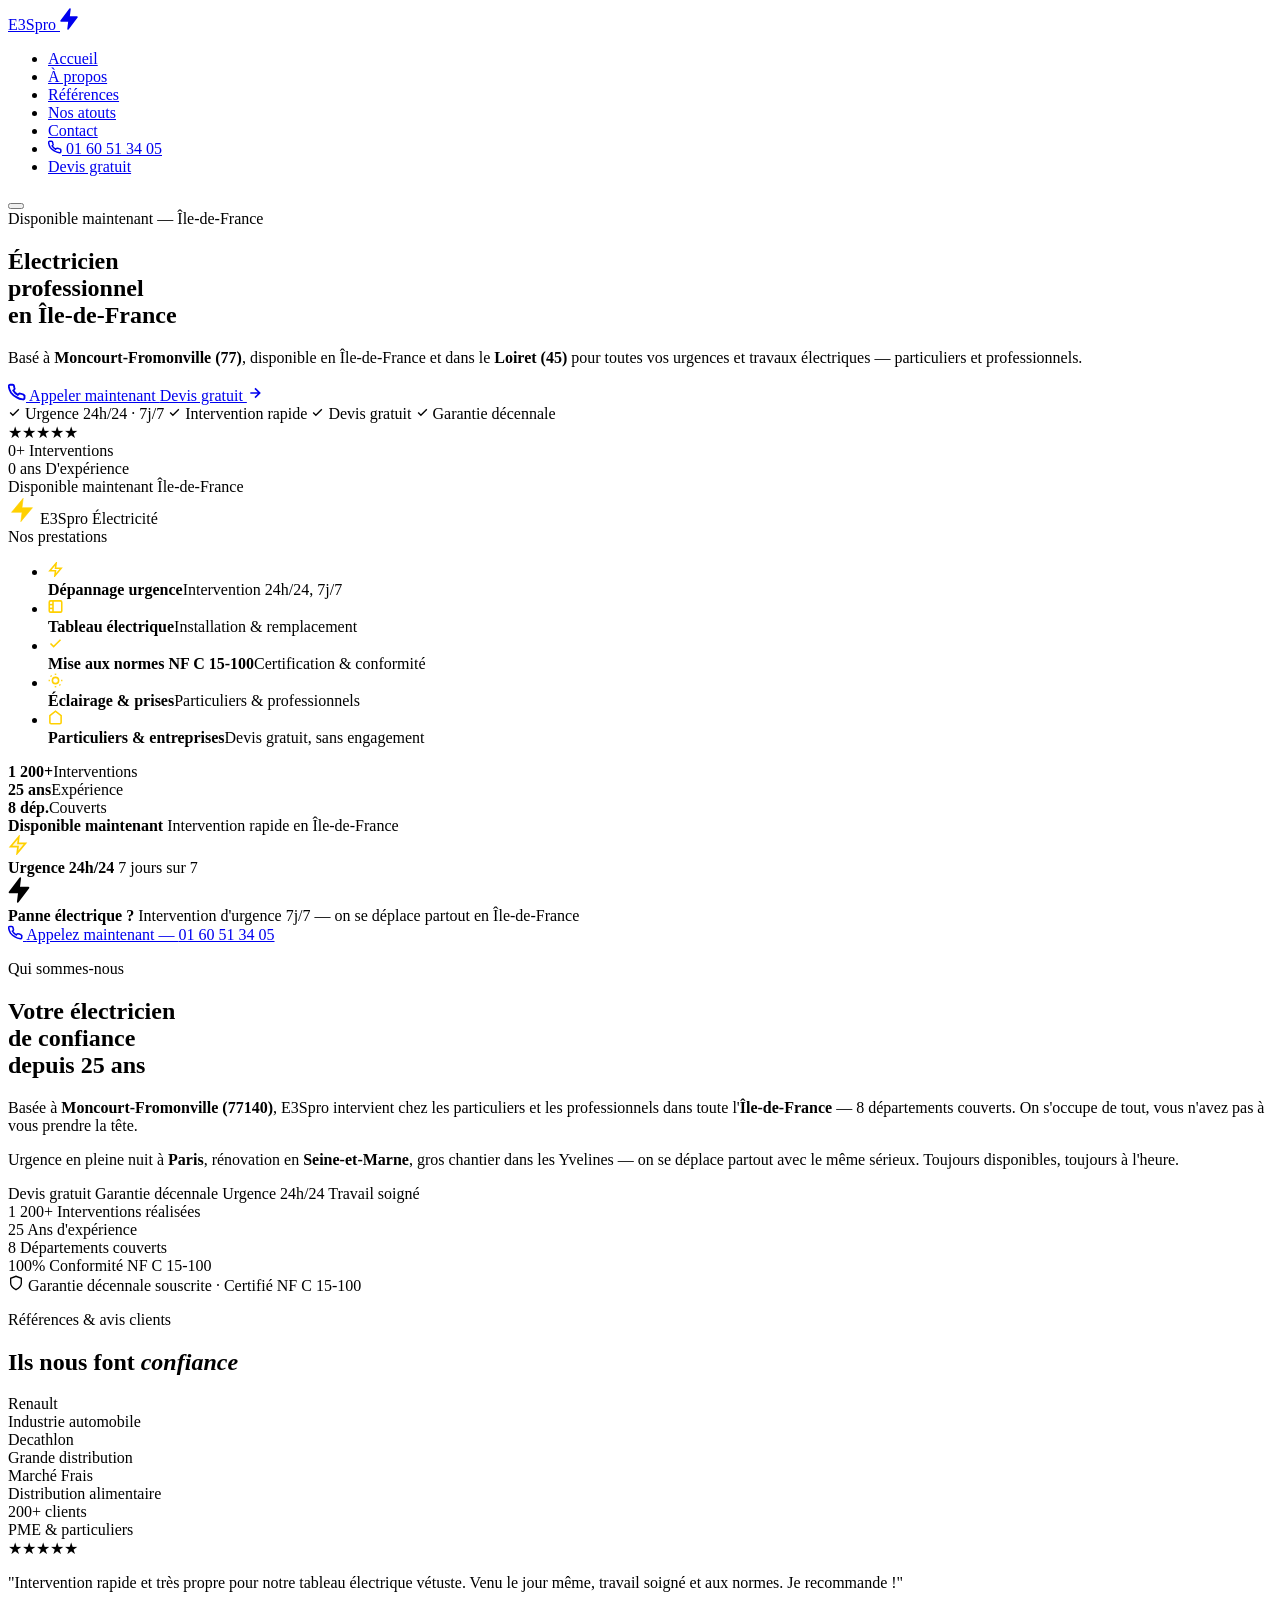
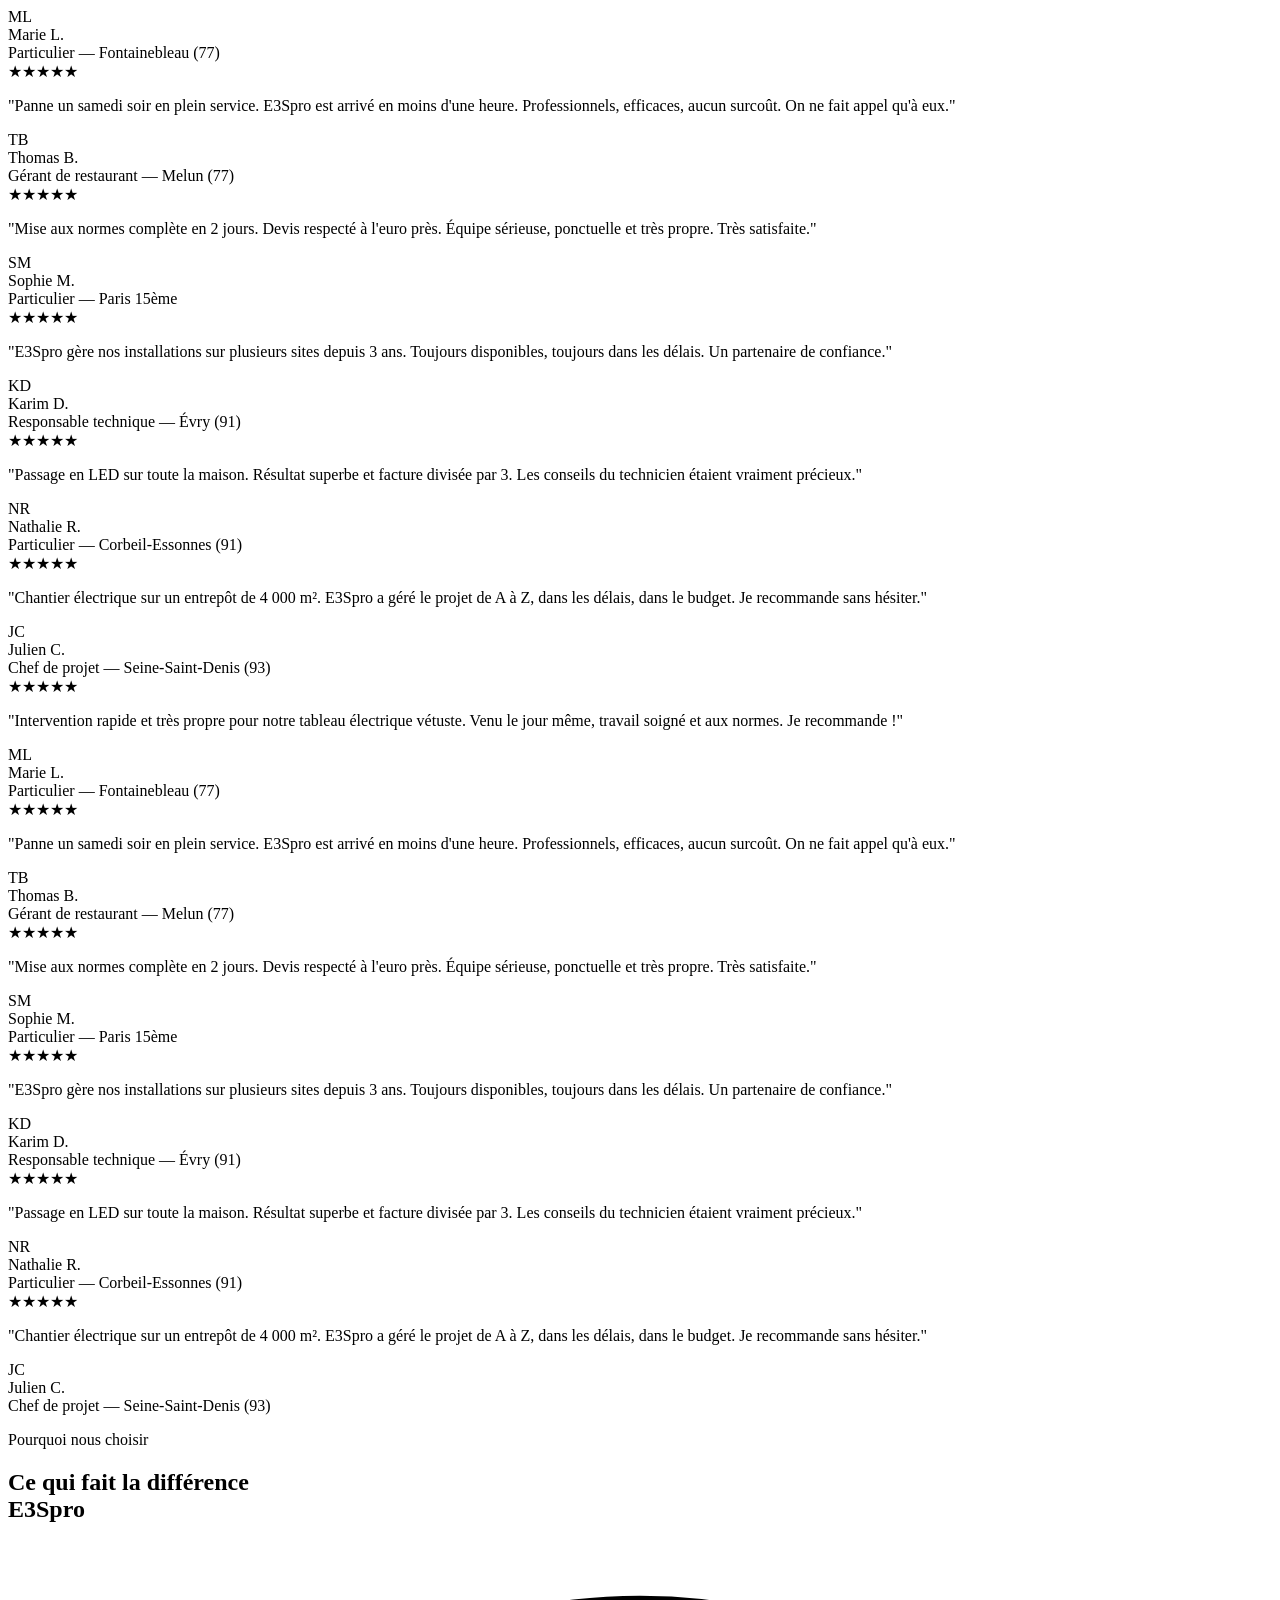
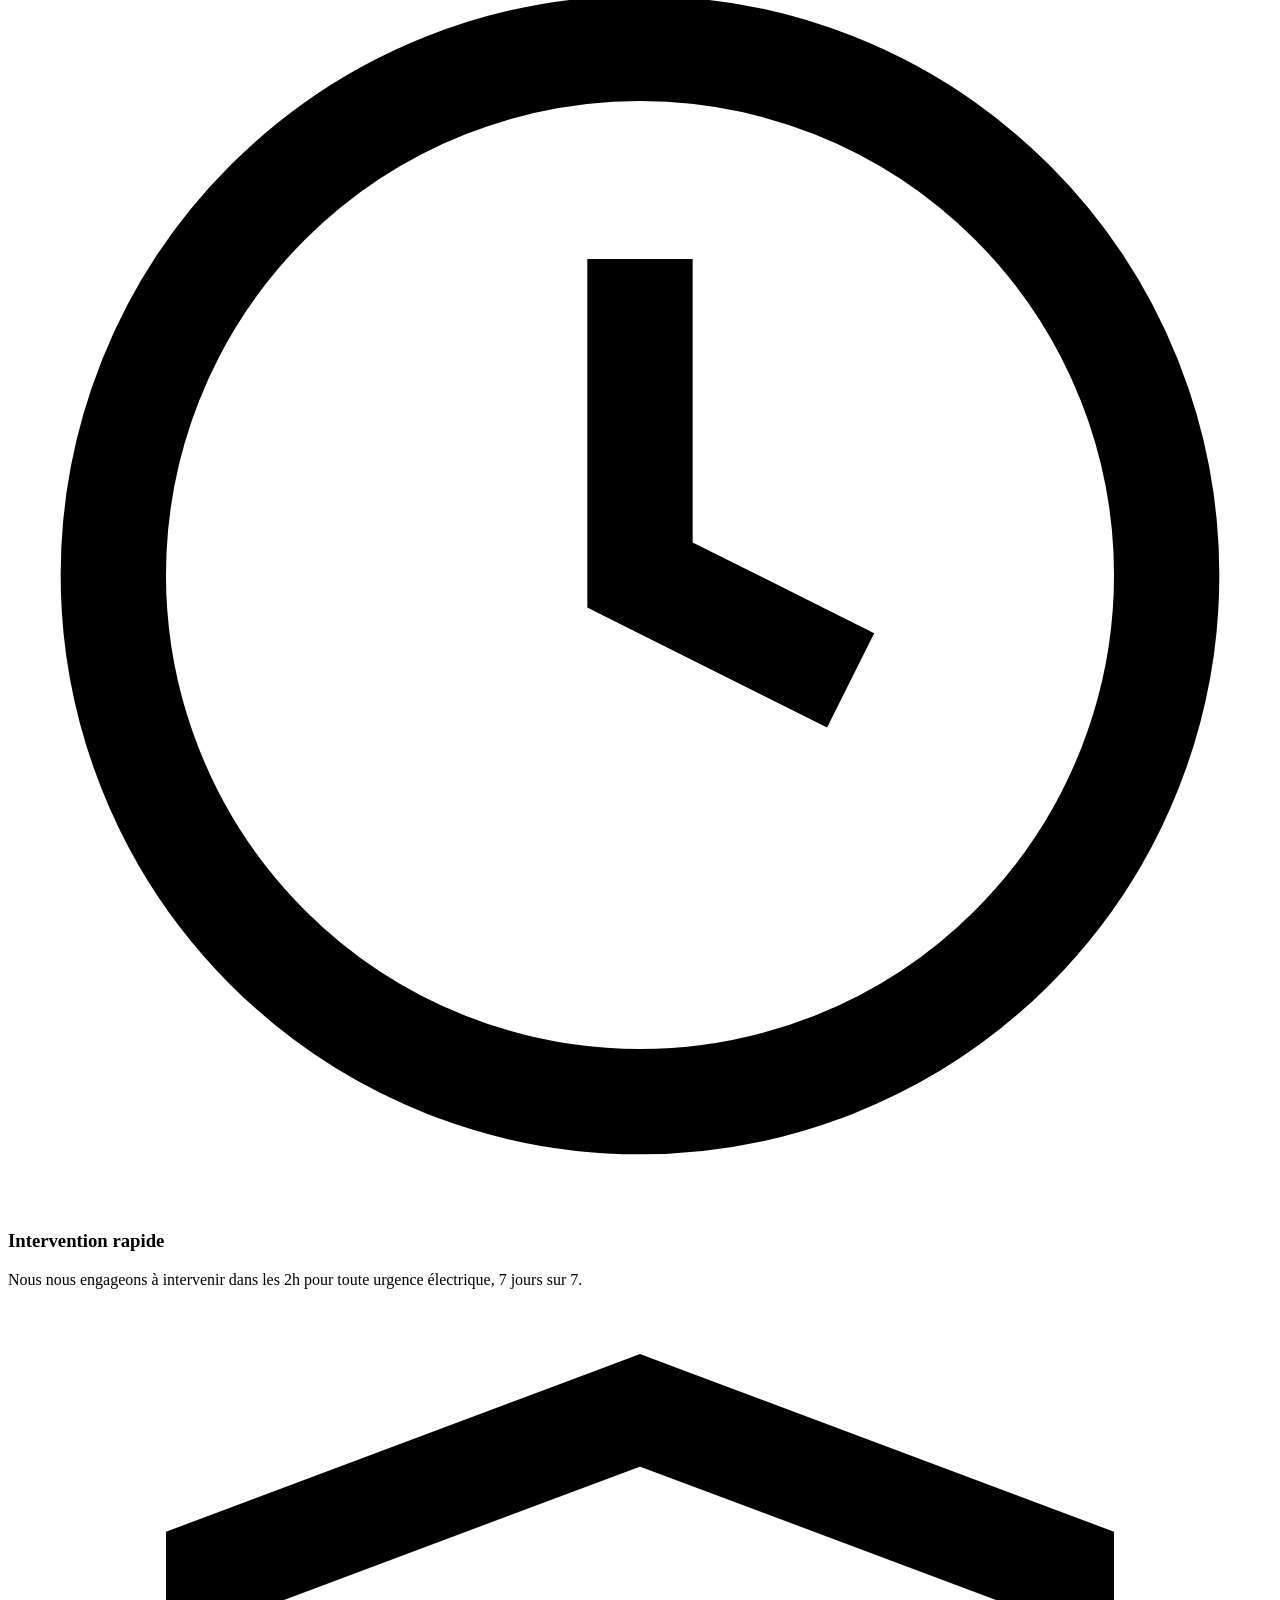
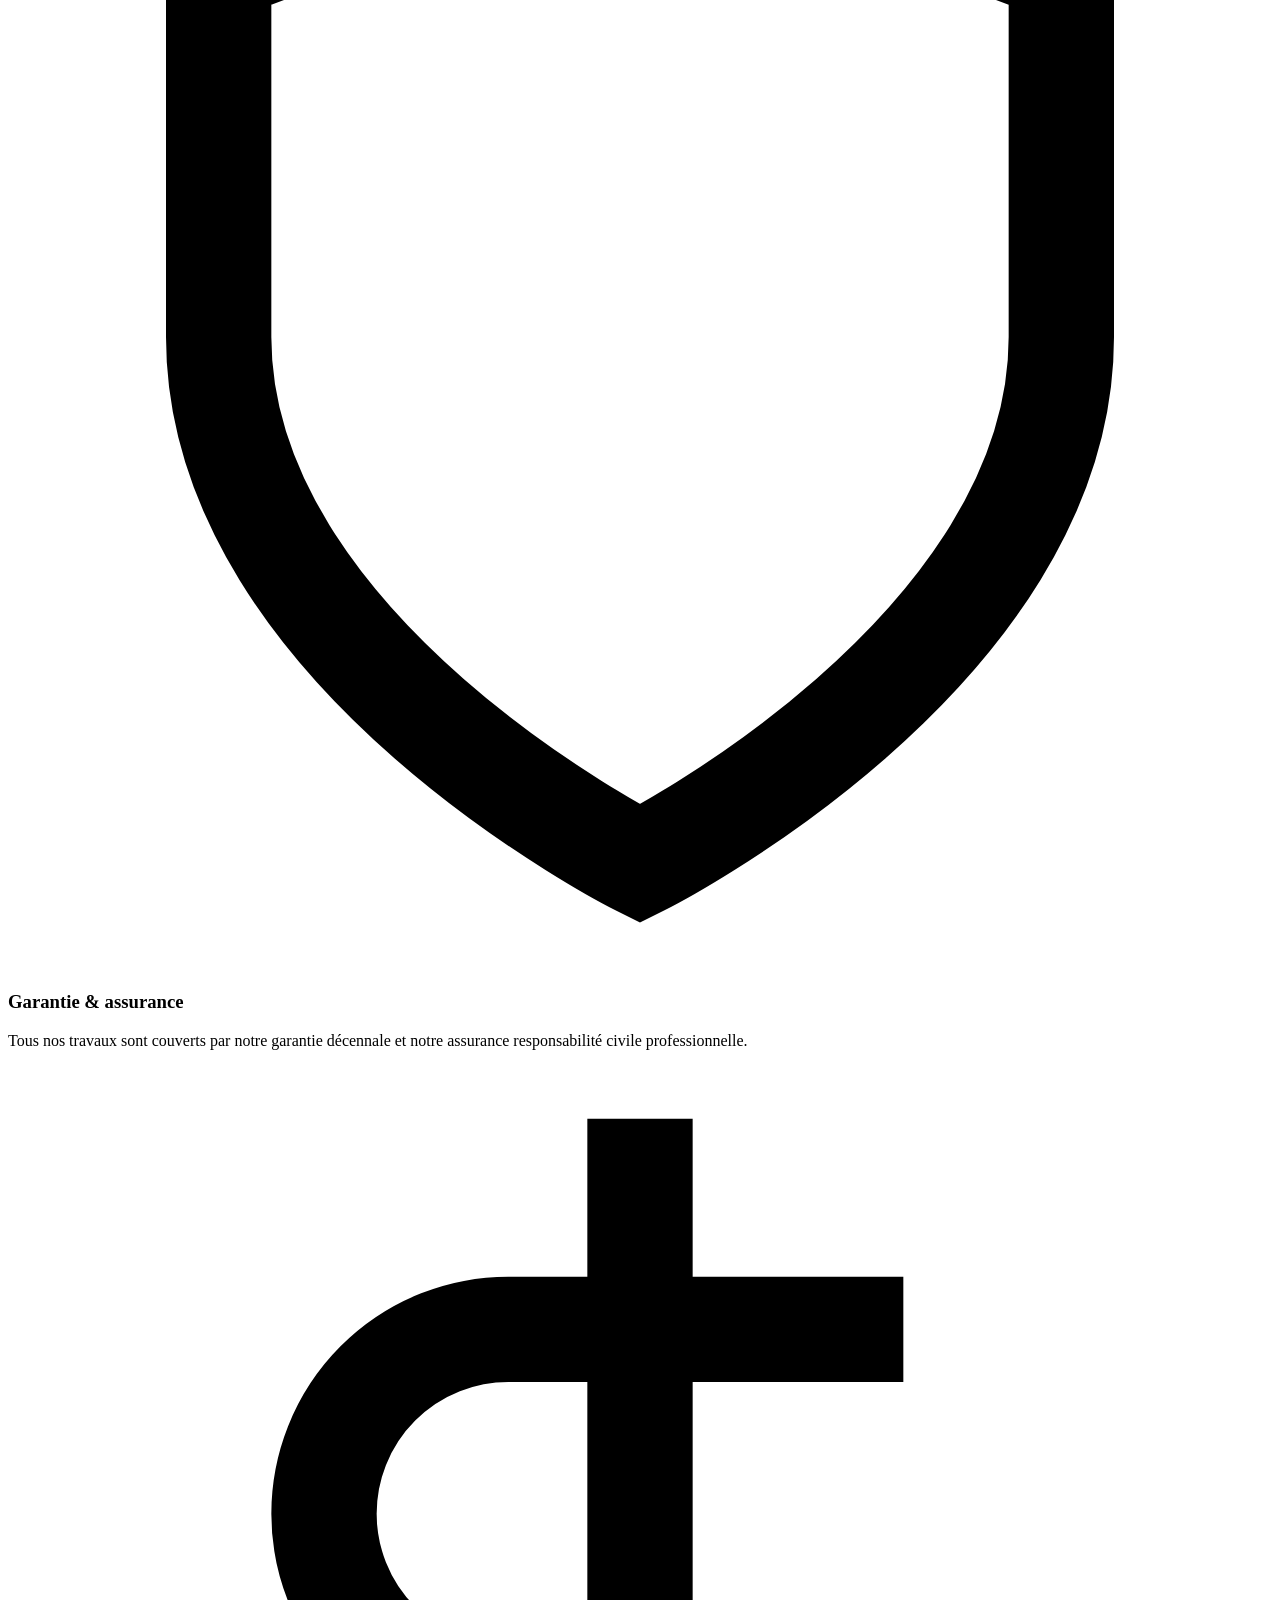
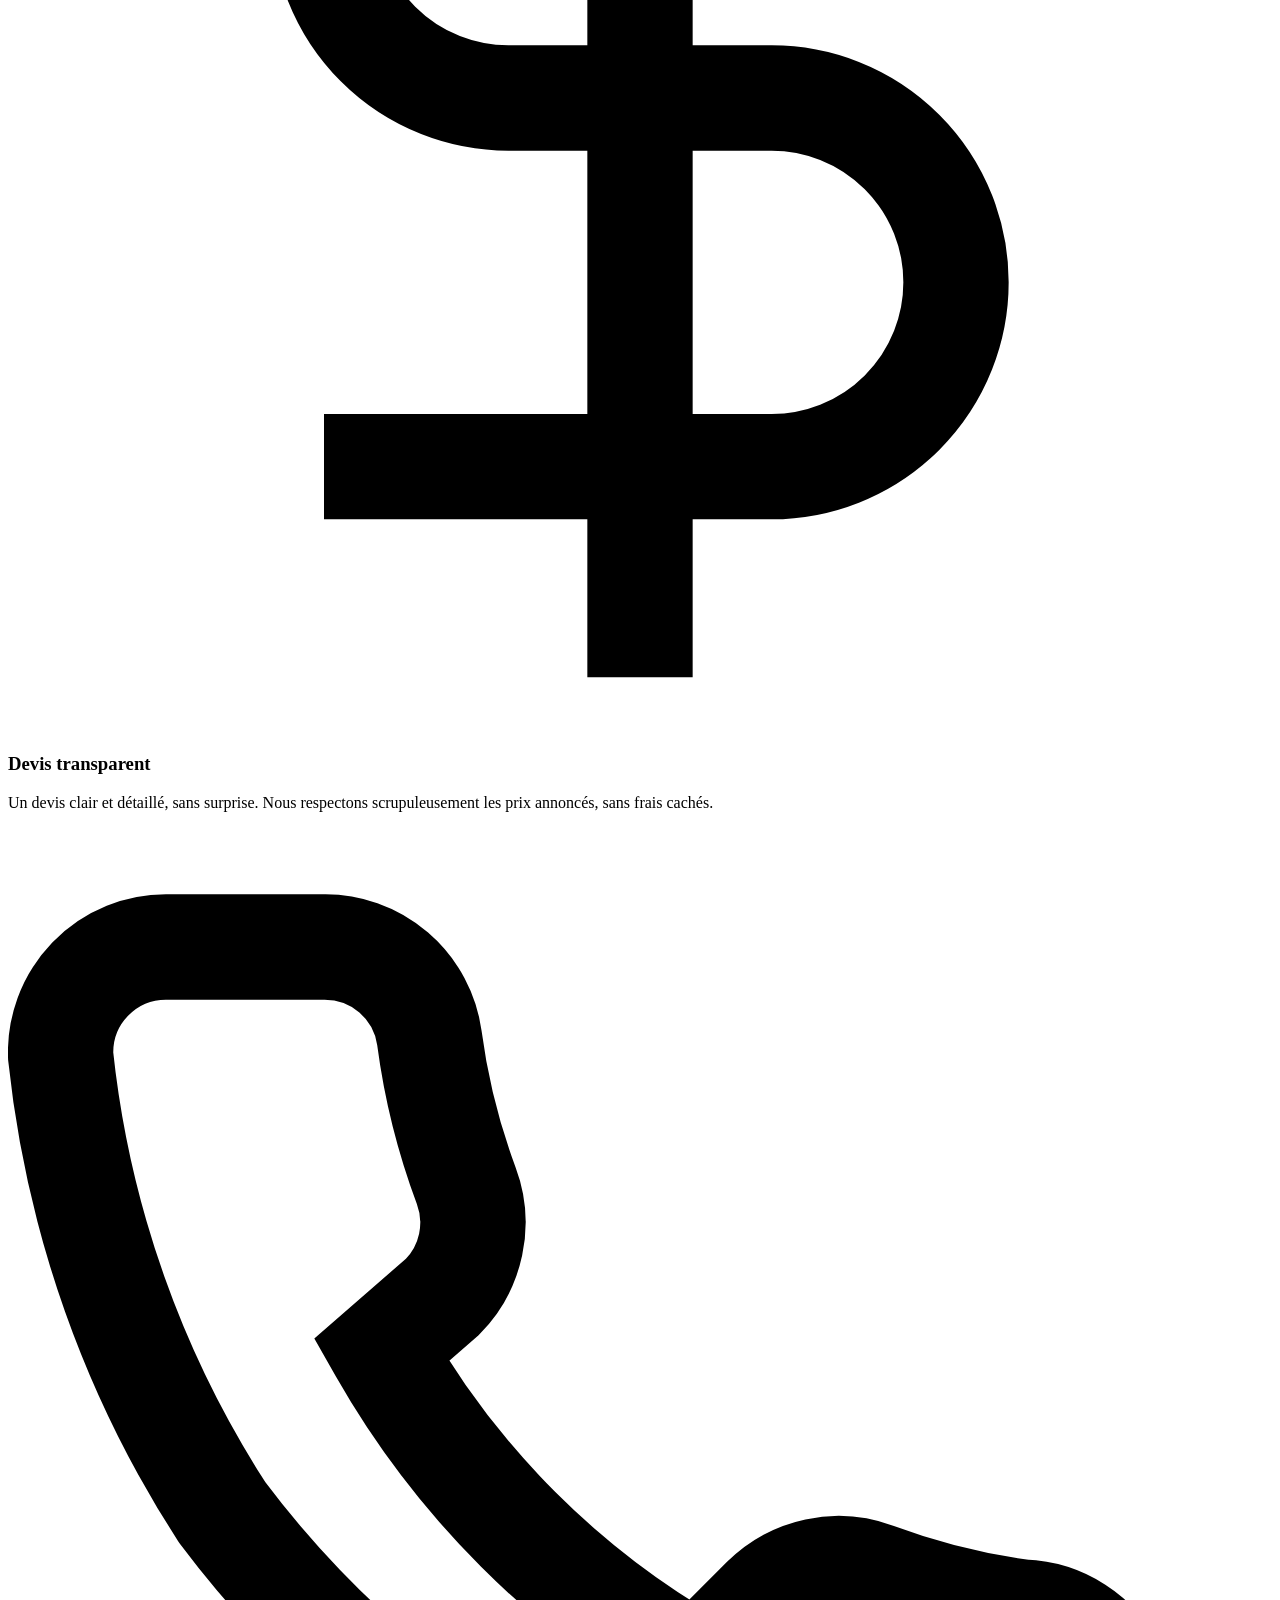
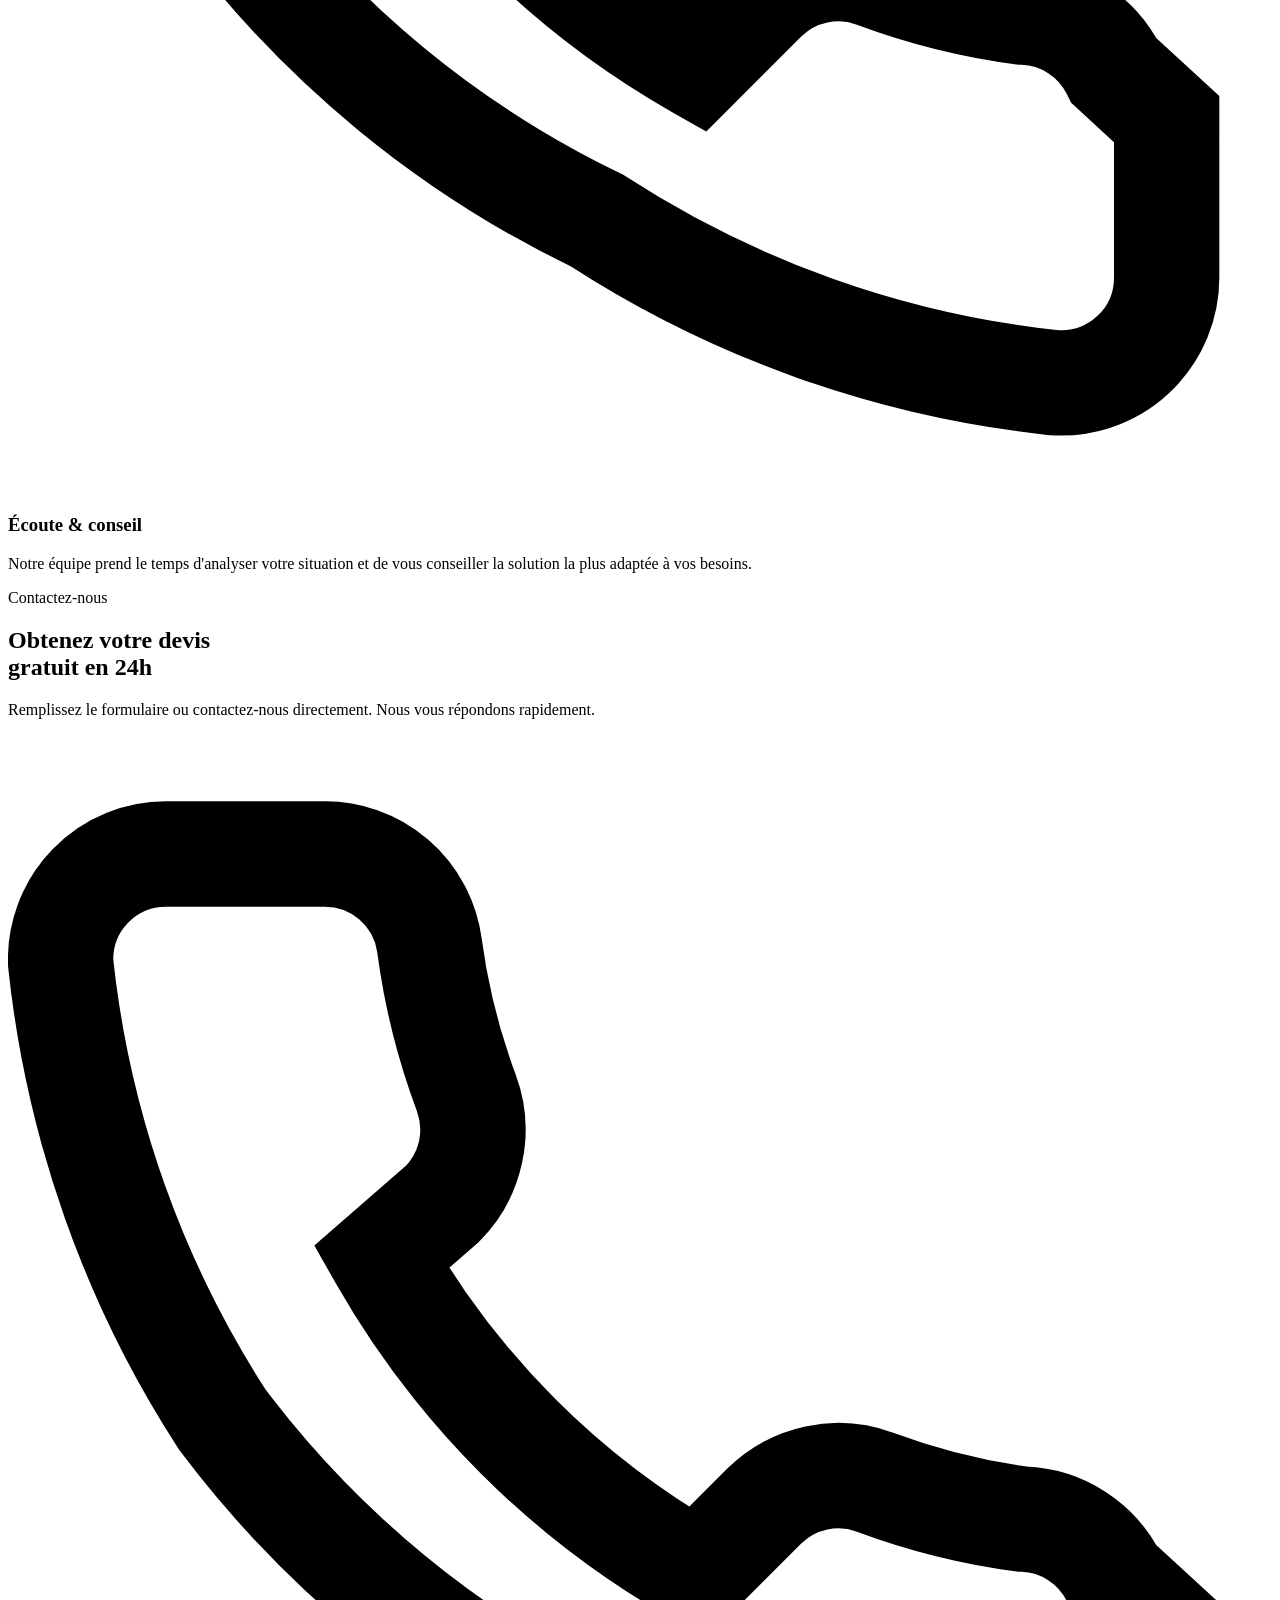
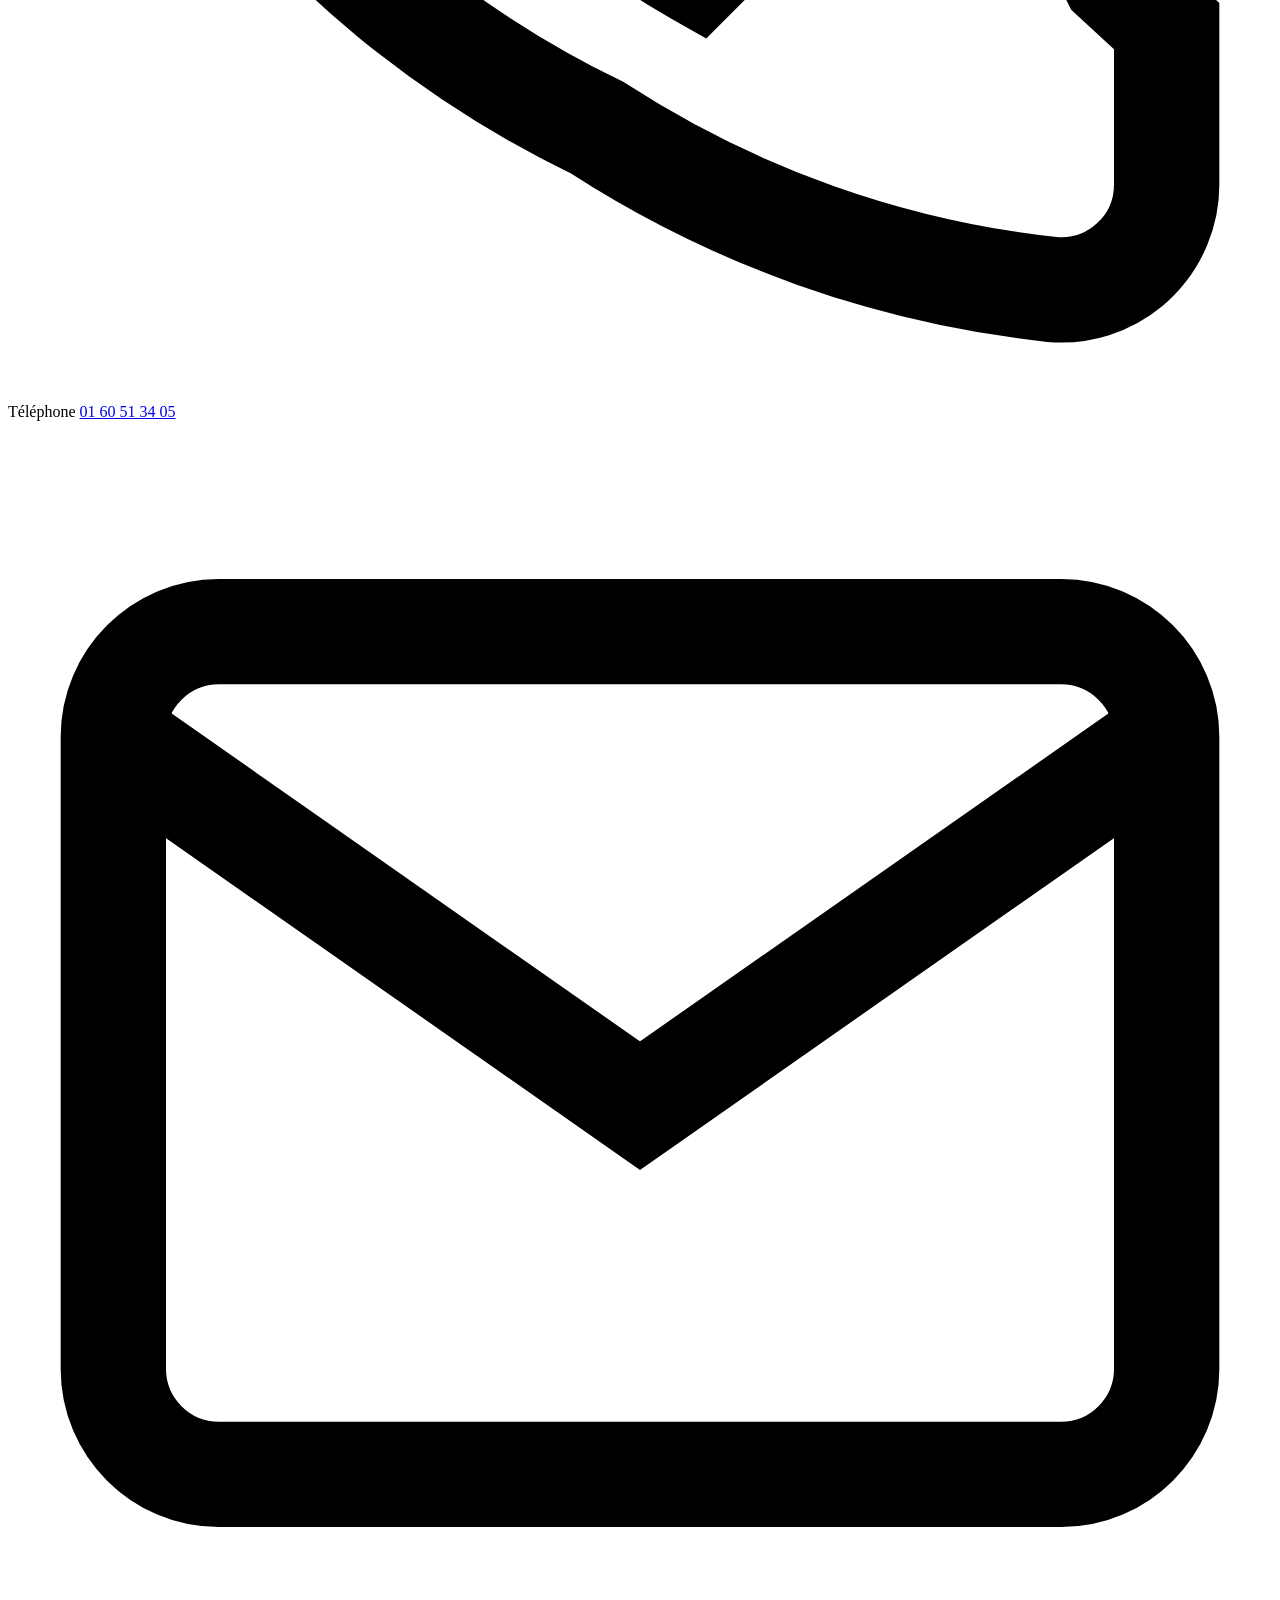
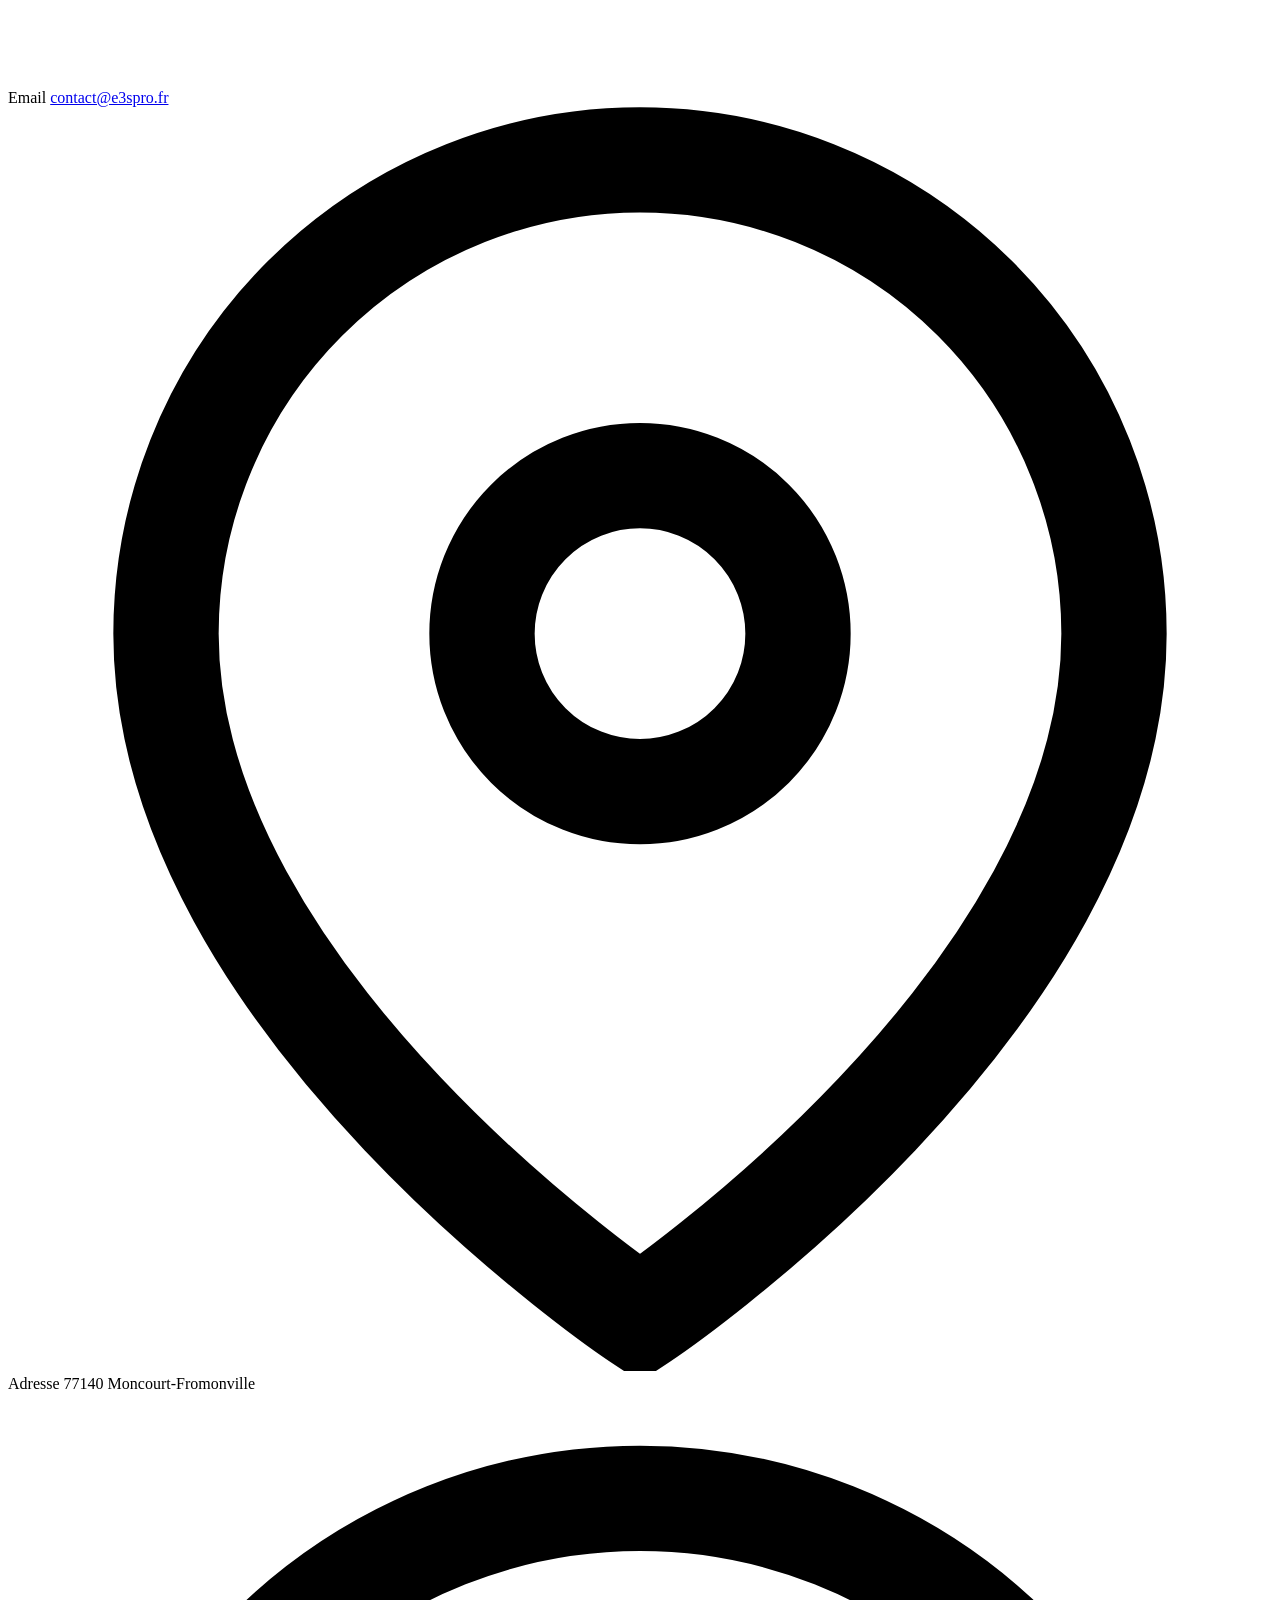
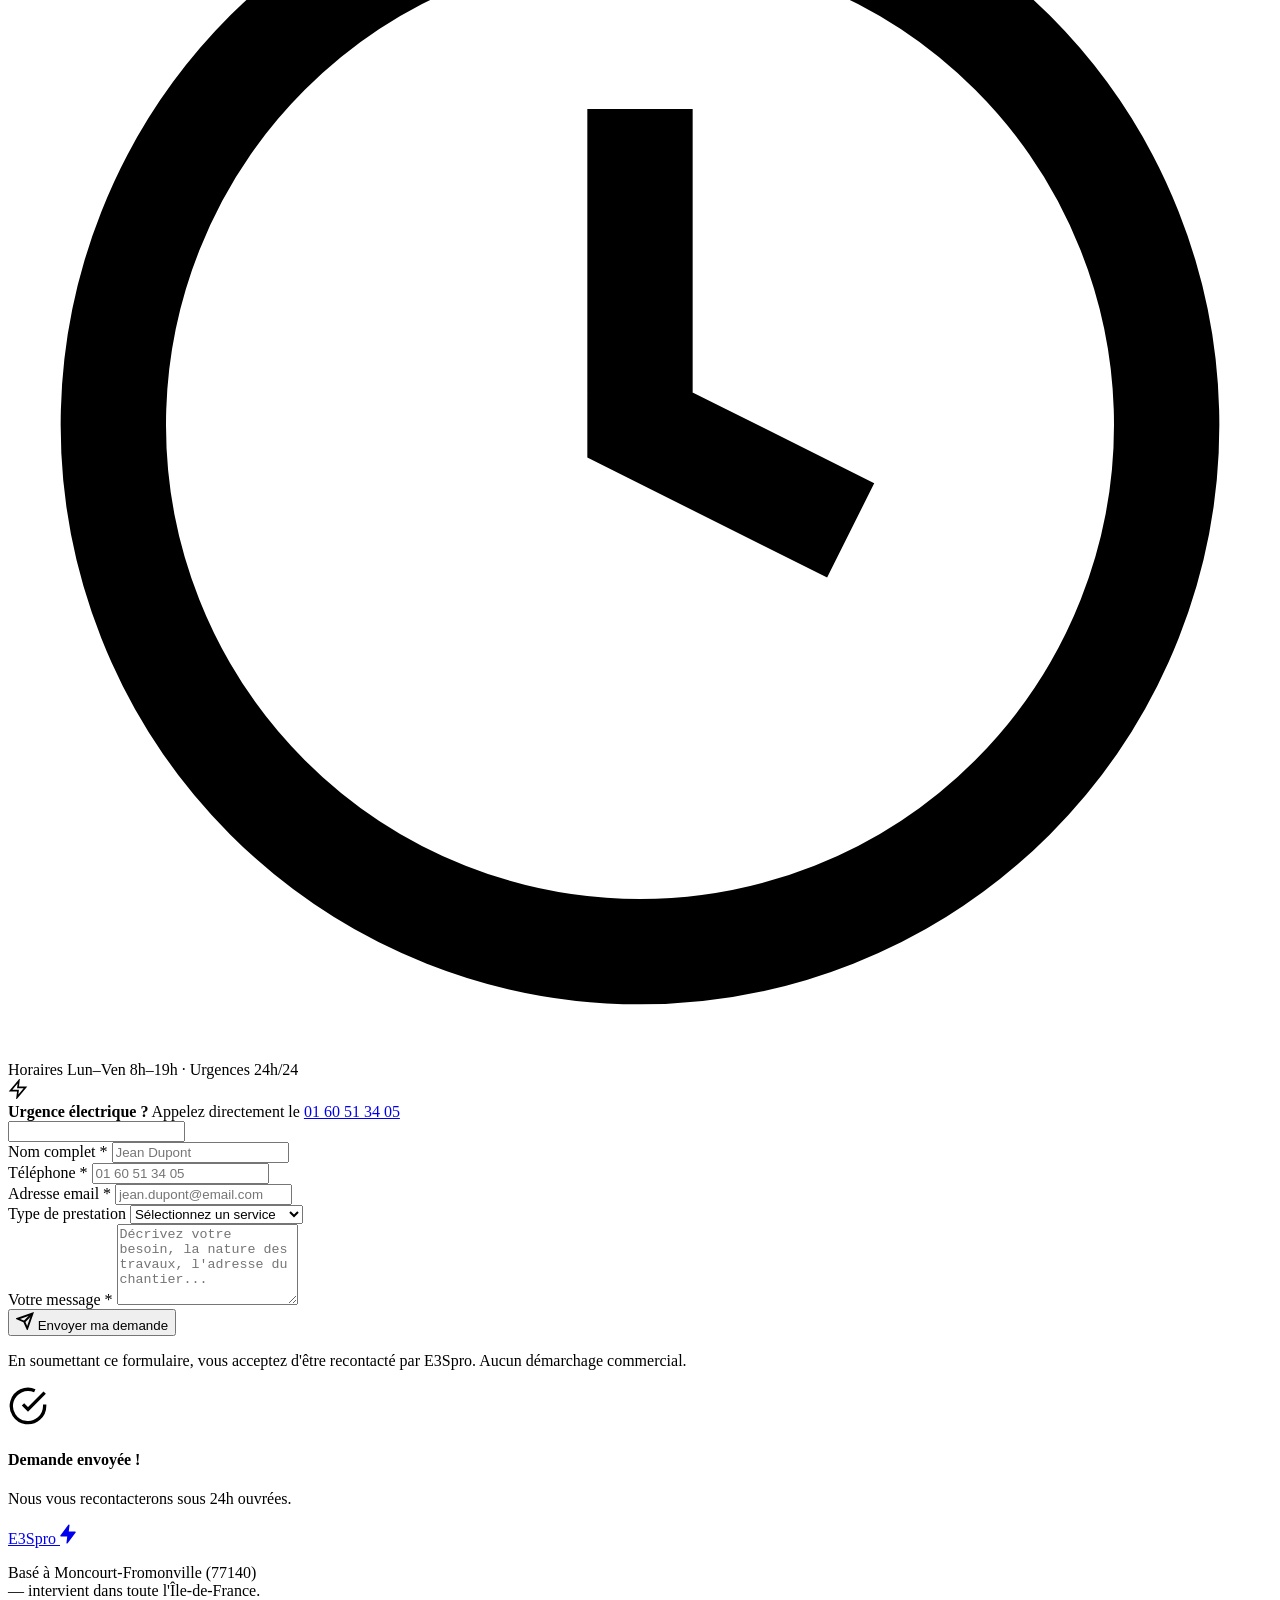
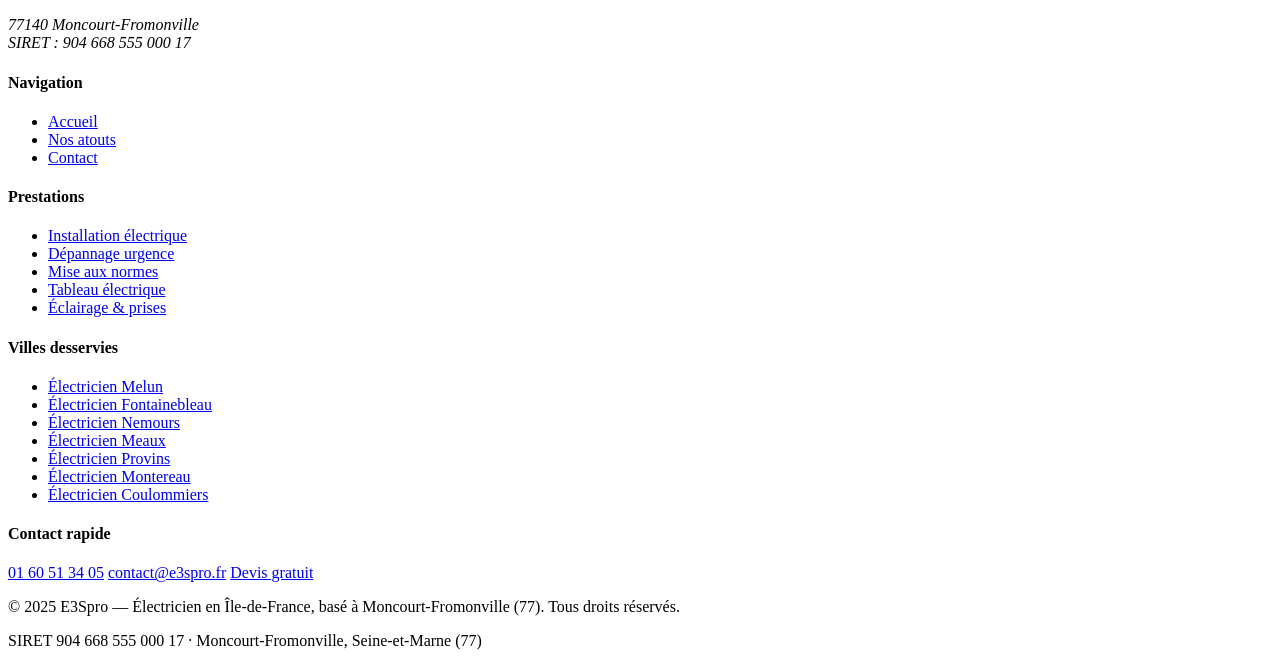
==== index.html @ 25cf8e3e "Add files via upload" ====
<!DOCTYPE html>
<html lang="fr">
<head>
  <meta charset="UTF-8" />
  <meta name="viewport" content="width=device-width, initial-scale=1.0" />

  <!-- ── SEO primaire ───────────────────────────────────────── -->
  <title>Électricien en Île-de-France — E3Spro | Basé à Moncourt-Fromonville (77)</title>
  <meta name="description" content="E3Spro, électricien professionnel en Île-de-France. Basé à Moncourt-Fromonville (77), on intervient dans les 8 départements : Paris, 77, 78, 91, 92, 93, 94, 95. Installation, dépannage 24h/24, devis gratuit." />
  <meta name="keywords" content="électricien Île-de-France, électricien Nemours, électricien 77, électricien Paris, électricien 91, électricien 92, électricien 93, électricien 94, dépannage électrique Île-de-France, installation électrique Seine-et-Marne" />
  <meta name="robots" content="index, follow" />
  <link rel="canonical" href="https://e3spro.fr/" />
  <meta name="referrer" content="strict-origin-when-cross-origin" />
  <meta http-equiv="X-Content-Type-Options" content="nosniff" />
  <meta http-equiv="Permissions-Policy" content="camera=(), microphone=(), geolocation=()" />
  <meta http-equiv="Content-Security-Policy" content="default-src 'self'; script-src 'self'; style-src 'self' https://fonts.googleapis.com; font-src https://fonts.gstatic.com; img-src 'self' data:; form-action https://formsubmit.co; base-uri 'self'; connect-src 'none';" />

  <!-- ── Open Graph ─────────────────────────────────────────── -->
  <meta property="og:type"        content="website" />
  <meta property="og:locale"      content="fr_FR" />
  <meta property="og:site_name"   content="E3Spro" />
  <meta property="og:title"       content="Électricien en Île-de-France — E3Spro | Moncourt-Fromonville (77)" />
  <meta property="og:description" content="Votre électricien de confiance basé à Moncourt-Fromonville (77), intervenant dans toute l'Île-de-France. Dépannage 24h/24, installation, mise aux normes. Devis gratuit." />
  <meta property="og:url"         content="https://e3spro.fr/" />

  <!-- ── Données structurées JSON-LD ───────────────────────── -->
  <script type="application/ld+json">
  {
    "@context": "https://schema.org",
    "@type": "ElectricalContractor",
    "name": "E3Spro",
    "description": "Électricien professionnel à Nemours (77140). Installation électrique, dépannage d'urgence 24h/24, mise aux normes NF C 15-100, remplacement de tableau électrique en Seine-et-Marne.",
    "url": "https://e3spro.fr",
    "telephone": "+33160513405",
    "email": "contact@e3spro.fr",
    "priceRange": "€€",
    "address": {
      "@type": "PostalAddress",
      "addressLocality": "Moncourt-Fromonville",
      "postalCode": "77140",
      "addressRegion": "Seine-et-Marne",
      "addressCountry": "FR"
    },
    "geo": {
      "@type": "GeoCoordinates",
      "latitude": 48.2667,
      "longitude": 2.6833
    },
    "openingHoursSpecification": [
      {
        "@type": "OpeningHoursSpecification",
        "dayOfWeek": ["Monday","Tuesday","Wednesday","Thursday","Friday"],
        "opens": "08:00",
        "closes": "19:00"
      },
      {
        "@type": "OpeningHoursSpecification",
        "dayOfWeek": ["Saturday"],
        "opens": "09:00",
        "closes": "17:00"
      }
    ],
    "areaServed": [
      {"@type": "City", "name": "Nemours"},
      {"@type": "City", "name": "Fontainebleau"},
      {"@type": "City", "name": "Avon"},
      {"@type": "City", "name": "Moret-sur-Loing"},
      {"@type": "City", "name": "Montereau-Fault-Yonne"},
      {"@type": "City", "name": "Château-Landon"},
      {"@type": "City", "name": "Souppes-sur-Loing"},
      {"@type": "City", "name": "Bagneaux-sur-Loing"},
      {"@type": "City", "name": "Grez-sur-Loing"},
      {"@type": "City", "name": "La Chapelle-la-Reine"},
      {"@type": "City", "name": "Dammarie-les-Lys"},
      {"@type": "City", "name": "Melun"},
      {"@type": "AdministrativeArea", "name": "Seine-et-Marne"},
      {"@type": "AdministrativeArea", "name": "Département 77"}
    ],
    "hasOfferCatalog": {
      "@type": "OfferCatalog",
      "name": "Services électricité",
      "itemListElement": [
        {"@type": "Offer", "itemOffered": {"@type": "Service", "name": "Installation électrique"}},
        {"@type": "Offer", "itemOffered": {"@type": "Service", "name": "Dépannage électrique d'urgence"}},
        {"@type": "Offer", "itemOffered": {"@type": "Service", "name": "Mise aux normes NF C 15-100"}},
        {"@type": "Offer", "itemOffered": {"@type": "Service", "name": "Remplacement tableau électrique"}},
        {"@type": "Offer", "itemOffered": {"@type": "Service", "name": "Installation domotique"}},
        {"@type": "Offer", "itemOffered": {"@type": "Service", "name": "Éclairage LED"}}
      ]
    }
  }
  </script>

  <link rel="preconnect" href="https://fonts.googleapis.com" />
  <link rel="preconnect" href="https://fonts.gstatic.com" crossorigin />
  <link href="https://fonts.googleapis.com/css2?family=Syne:wght@700;800&family=Inter:wght@400;500;600&display=swap" rel="stylesheet" />
  <link rel="stylesheet" href="css/style.css" />
</head>
<body>

  <!-- ═══════════════════════════ NAVIGATION ═══════════════════════════ -->
  <header class="nav-header" id="nav-header">
    <nav class="nav-container">
      <a href="#accueil" class="nav-logo">
        <span class="logo-e3s">E3S</span><span class="logo-pro">pro</span>
        <span class="logo-bolt">
          <svg width="18" height="22" viewBox="0 0 18 22" fill="none"><path d="M10 1L1 13H9L8 21L17 9H9L10 1Z" fill="currentColor" stroke="currentColor" stroke-width="1.5" stroke-linejoin="round"/></svg>
        </span>
      </a>

      <ul class="nav-links" id="nav-links">
        <li><a href="#accueil" class="nav-link">Accueil</a></li>
        <li><a href="#presentation" class="nav-link">À propos</a></li>
        <li><a href="#confiance" class="nav-link">Références</a></li>
        <li><a href="#atouts" class="nav-link">Nos atouts</a></li>
        <li><a href="#contact" class="nav-link">Contact</a></li>
        <li>
          <a href="tel:+33160513405" class="nav-phone">
            <svg width="14" height="14" viewBox="0 0 24 24" fill="none" stroke="currentColor" stroke-width="2.5"><path d="M22 16.92v3a2 2 0 0 1-2.18 2 19.79 19.79 0 0 1-8.63-3.07A19.5 19.5 0 0 1 4.07 13a19.79 19.79 0 0 1-3.07-8.67A2 2 0 0 1 3 2.26h3a2 2 0 0 1 2 1.72c.128.96.341 1.906.63 2.81a2 2 0 0 1-.45 2.11L7.09 9.91a16 16 0 0 0 6 6l1.27-1.27a2 2 0 0 1 2.11-.45c.904.29 1.85.502 2.81.63A2 2 0 0 1 21 16z"/></svg>
            01 60 51 34 05
          </a>
        </li>
        <li><a href="#contact" class="nav-cta-btn">Devis gratuit</a></li>
      </ul>

      <button class="nav-burger" id="nav-burger" aria-label="Menu">
        <span></span><span></span><span></span>
      </button>
    </nav>
  </header>

  <!-- ═══════════════════════════ HERO ═══════════════════════════ -->
  <section id="accueil" class="hero">
    <div class="hero-bg">
      <div class="hero-glow hero-glow--1"></div>
      <div class="hero-glow hero-glow--2"></div>
    </div>

    <div class="hero-inner">

      <!-- ── Colonne gauche ── -->
      <div class="hero-left">

        <div class="hero-badge">
          <span class="hero-badge__dot"></span>
          Disponible maintenant — Île-de-France
        </div>

        <h1 class="hero-title">
          Électricien<br />
          <span class="accent">professionnel</span><br />
          en Île-de-France
        </h1>

        <p class="hero-subtitle">
          Basé à <strong>Moncourt-Fromonville (77)</strong>, disponible en Île-de-France et dans le <strong>Loiret (45)</strong> pour toutes vos urgences et travaux électriques — particuliers et professionnels.
        </p>

        <div class="hero-actions">
          <a href="tel:+33160513405" class="btn btn--primary btn--call-hero">
            <svg width="18" height="18" viewBox="0 0 24 24" fill="none" stroke="currentColor" stroke-width="2.5"><path d="M22 16.92v3a2 2 0 0 1-2.18 2 19.79 19.79 0 0 1-8.63-3.07A19.5 19.5 0 0 1 4.07 13a19.79 19.79 0 0 1-3.07-8.67A2 2 0 0 1 3 2.26h3a2 2 0 0 1 2 1.72c.128.96.341 1.906.63 2.81a2 2 0 0 1-.45 2.11L7.09 9.91a16 16 0 0 0 6 6l1.27-1.27a2 2 0 0 1 2.11-.45c.904.29 1.85.502 2.81.63A2 2 0 0 1 21 16z"/></svg>
            Appeler maintenant
          </a>
          <a href="#contact" class="btn btn--outline">
            Devis gratuit
            <svg width="16" height="16" viewBox="0 0 24 24" fill="none" stroke="currentColor" stroke-width="2.5"><path d="M5 12h14M12 5l7 7-7 7"/></svg>
          </a>
        </div>

        <div class="hero-avail">
          <span class="avail-pill">
            <svg width="13" height="13" viewBox="0 0 24 24" fill="none" stroke="currentColor" stroke-width="2.5"><polyline points="20 6 9 17 4 12"/></svg>
            Urgence 24h/24 · 7j/7
          </span>
          <span class="avail-pill">
            <svg width="13" height="13" viewBox="0 0 24 24" fill="none" stroke="currentColor" stroke-width="2.5"><polyline points="20 6 9 17 4 12"/></svg>
            Intervention rapide
          </span>
          <span class="avail-pill">
            <svg width="13" height="13" viewBox="0 0 24 24" fill="none" stroke="currentColor" stroke-width="2.5"><polyline points="20 6 9 17 4 12"/></svg>
            Devis gratuit
          </span>
          <span class="avail-pill">
            <svg width="13" height="13" viewBox="0 0 24 24" fill="none" stroke="currentColor" stroke-width="2.5"><polyline points="20 6 9 17 4 12"/></svg>
            Garantie décennale
          </span>
        </div>

        <div class="hero-trust">
          <div class="trust-item">
            <div class="trust-stars">★★★★★</div>
          </div>
          <div class="trust-sep"></div>
          <div class="trust-item">
            <span class="trust-num" data-target="1200">0</span><span class="trust-unit">+</span>
            <span class="trust-label">Interventions</span>
          </div>
          <div class="trust-sep"></div>
          <div class="trust-item">
            <span class="trust-num" data-target="25">0</span><span class="trust-unit"> ans</span>
            <span class="trust-label">D'expérience</span>
          </div>
        </div>

      </div>

      <!-- ── Colonne droite ── -->
      <div class="hero-right">
        <div class="hero-visual">
          <div class="hero-visual__header">
            <span class="hero-visual__avail">
              <span class="hero-visual__dot"></span>
              Disponible maintenant
            </span>
            <span class="hero-visual__zone">Île-de-France</span>
          </div>

          <div class="hero-visual__brand">
            <svg width="28" height="28" viewBox="0 0 24 24" fill="none"><path d="M13 2L3 14h9l-1 8 10-12h-9l1-8z" fill="#FFD000" stroke="#FFD000" stroke-linejoin="round" stroke-width=".5"/></svg>
            <span>E3Spro Électricité</span>
          </div>

          <div class="hero-visual__section-label">Nos prestations</div>

          <ul class="hero-visual__list">
            <li class="hero-visual__item">
              <svg width="15" height="15" viewBox="0 0 24 24" fill="none" stroke="#FFD000" stroke-width="2.5"><path d="M13 2L3 14h9l-1 8 10-12h-9l1-8z"/></svg>
              <div><strong>Dépannage urgence</strong><span>Intervention 24h/24, 7j/7</span></div>
            </li>
            <li class="hero-visual__item">
              <svg width="15" height="15" viewBox="0 0 24 24" fill="none" stroke="#FFD000" stroke-width="2.5"><rect x="2" y="3" width="20" height="18" rx="2"/><line x1="8" y1="3" x2="8" y2="21"/><line x1="2" y1="9" x2="8" y2="9"/><line x1="2" y1="15" x2="8" y2="15"/></svg>
              <div><strong>Tableau électrique</strong><span>Installation &amp; remplacement</span></div>
            </li>
            <li class="hero-visual__item">
              <svg width="15" height="15" viewBox="0 0 24 24" fill="none" stroke="#FFD000" stroke-width="2.5"><polyline points="20 6 9 17 4 12"/></svg>
              <div><strong>Mise aux normes NF C 15-100</strong><span>Certification &amp; conformité</span></div>
            </li>
            <li class="hero-visual__item">
              <svg width="15" height="15" viewBox="0 0 24 24" fill="none" stroke="#FFD000" stroke-width="2.5"><circle cx="12" cy="12" r="5"/><line x1="12" y1="1" x2="12" y2="3"/><line x1="12" y1="21" x2="12" y2="23"/><line x1="4.22" y1="4.22" x2="5.64" y2="5.64"/><line x1="18.36" y1="18.36" x2="19.78" y2="19.78"/><line x1="1" y1="12" x2="3" y2="12"/><line x1="21" y1="12" x2="23" y2="12"/></svg>
              <div><strong>Éclairage &amp; prises</strong><span>Particuliers &amp; professionnels</span></div>
            </li>
            <li class="hero-visual__item">
              <svg width="15" height="15" viewBox="0 0 24 24" fill="none" stroke="#FFD000" stroke-width="2.5"><path d="M3 9l9-7 9 7v11a2 2 0 0 1-2 2H5a2 2 0 0 1-2-2z"/></svg>
              <div><strong>Particuliers &amp; entreprises</strong><span>Devis gratuit, sans engagement</span></div>
            </li>
          </ul>

          <div class="hero-visual__footer">
            <div class="hero-visual__stat"><strong>1 200+</strong><span>Interventions</span></div>
            <div class="hero-visual__divider"></div>
            <div class="hero-visual__stat"><strong>25 ans</strong><span>Expérience</span></div>
            <div class="hero-visual__divider"></div>
            <div class="hero-visual__stat"><strong>8 dép.</strong><span>Couverts</span></div>
          </div>
        </div>

        <!-- Carte flottante — disponibilité -->
        <div class="hero-float hero-float--bl">
          <div class="float-dot-wrap">
            <span class="float-dot"></span>
          </div>
          <div class="float-text">
            <strong>Disponible maintenant</strong>
            <span>Intervention rapide en Île-de-France</span>
          </div>
        </div>

        <!-- Carte flottante — urgence -->
        <div class="hero-float hero-float--tr">
          <svg width="20" height="20" viewBox="0 0 24 24" fill="none" stroke="currentColor" stroke-width="2"><path d="M13 2L3 14h9l-1 8 10-12h-9l1-8z" fill="rgba(255,208,0,.15)" stroke="#FFD000"/></svg>
          <div class="float-text">
            <strong>Urgence 24h/24</strong>
            <span>7 jours sur 7</span>
          </div>
        </div>
      </div>

    </div>
  </section>

  <!-- ════════════════════ BANDEAU URGENCE ════════════════════ -->
  <div class="urgence-banner">
    <div class="urgence-banner__inner">
      <div class="urgence-banner__left">
        <span class="urgence-banner__bolt">
          <svg width="22" height="26" viewBox="0 0 18 22" fill="none"><path d="M10 1L1 13H9L8 21L17 9H9L10 1Z" fill="currentColor" stroke="currentColor" stroke-width="1.5" stroke-linejoin="round"/></svg>
        </span>
        <div class="urgence-banner__text">
          <strong>Panne électrique ?</strong>
          <span>Intervention d'urgence 7j/7 — on se déplace partout en Île-de-France</span>
        </div>
      </div>
      <a href="tel:+33160513405" class="urgence-banner__btn">
        <svg width="15" height="15" viewBox="0 0 24 24" fill="none" stroke="currentColor" stroke-width="2.5"><path d="M22 16.92v3a2 2 0 0 1-2.18 2 19.79 19.79 0 0 1-8.63-3.07A19.5 19.5 0 0 1 4.07 13a19.79 19.79 0 0 1-3.07-8.67A2 2 0 0 1 3 2.26h3a2 2 0 0 1 2 1.72c.128.96.341 1.906.63 2.81a2 2 0 0 1-.45 2.11L7.09 9.91a16 16 0 0 0 6 6l1.27-1.27a2 2 0 0 1 2.11-.45c.904.29 1.85.502 2.81.63A2 2 0 0 1 21 16z"/></svg>
        <span class="btn-long-label">Appelez maintenant — </span>01 60 51 34 05
      </a>
    </div>
  </div>

  <!-- ═══════════════════════════ PRÉSENTATION ═══════════════════════════ -->
  <section id="presentation" class="about">
    <div class="container">
      <div class="about-inner">

        <div class="about-content">
          <p class="section-label section-label--dark">Qui sommes-nous</p>
          <h2 class="section-title section-title--light">Votre électricien<br />de confiance<br /><span class="accent">depuis 25 ans</span></h2>
          <p class="about-text about-text--dark">
            Basée à <strong>Moncourt-Fromonville (77140)</strong>, E3Spro intervient chez les particuliers et les professionnels dans toute l'<strong>Île-de-France</strong> — 8 départements couverts. On s'occupe de tout, vous n'avez pas à vous prendre la tête.
          </p>
          <p class="about-text about-text--dark">
            Urgence en pleine nuit à <strong>Paris</strong>, rénovation en <strong>Seine-et-Marne</strong>, gros chantier dans les Yvelines — on se déplace partout avec le même sérieux. Toujours disponibles, toujours à l'heure.
          </p>
          <div class="about-tags">
            <span class="tag tag--dark">Devis gratuit</span>
            <span class="tag tag--dark">Garantie décennale</span>
            <span class="tag tag--dark">Urgence 24h/24</span>
            <span class="tag tag--dark">Travail soigné</span>
          </div>
        </div>

        <div class="about-stats-wrap">
          <div class="about-stats-grid">
            <div class="about-stat-item">
              <span class="about-stat-num">1 200+</span>
              <span class="about-stat-label">Interventions réalisées</span>
            </div>
            <div class="about-stat-item">
              <span class="about-stat-num">25</span>
              <span class="about-stat-label">Ans d'expérience</span>
            </div>
            <div class="about-stat-item">
              <span class="about-stat-num">8</span>
              <span class="about-stat-label">Départements couverts</span>
            </div>
            <div class="about-stat-item about-stat-item--accent">
              <span class="about-stat-num">100%</span>
              <span class="about-stat-label">Conformité NF C 15-100</span>
            </div>
          </div>
          <div class="about-certif">
            <svg width="16" height="16" viewBox="0 0 24 24" fill="none" stroke="currentColor" stroke-width="2"><path d="M12 22s8-4 8-10V5l-8-3-8 3v7c0 6 8 10 8 10z"/></svg>
            Garantie décennale souscrite · Certifié NF C 15-100
          </div>
        </div>

      </div>
    </div>
  </section>

  <!-- ══════════════════ CONFIANCE ══════════════════ -->
  <section id="confiance" class="confiance">
    <div class="container">
      <div class="section-header section-header--center">
        <p class="section-label">Références &amp; avis clients</p>
        <h2 class="section-title">Ils nous font <em>confiance</em></h2>
      </div>

      <div class="confiance-refs">
        <div class="confiance-ref" data-num="01">
          <div class="confiance-ref__logo">Renault</div>
          <div class="confiance-ref__sector">Industrie automobile</div>
        </div>
        <div class="confiance-ref" data-num="02">
          <div class="confiance-ref__logo">Decathlon</div>
          <div class="confiance-ref__sector">Grande distribution</div>
        </div>
        <div class="confiance-ref" data-num="03">
          <div class="confiance-ref__logo">Marché Frais</div>
          <div class="confiance-ref__sector">Distribution alimentaire</div>
        </div>
        <div class="confiance-ref confiance-ref--more">
          <div class="confiance-ref__logo">200+ clients</div>
          <div class="confiance-ref__sector">PME &amp; particuliers</div>
        </div>
      </div>
    </div>

    <!-- Carousel auto-défilement -->
    <div class="confiance-carousel">
      <div class="confiance-track">
        <!-- Lot 1 -->
        <div class="conf-card">
          <div class="conf-stars">★★★★★</div>
          <p class="conf-text">"Intervention rapide et très propre pour notre tableau électrique vétuste. Venu le jour même, travail soigné et aux normes. Je recommande !"</p>
          <div class="conf-author"><div class="conf-avatar">ML</div><div><div class="conf-name">Marie L.</div><div class="conf-role">Particulier — Fontainebleau (77)</div></div></div>
        </div>
        <div class="conf-card">
          <div class="conf-stars">★★★★★</div>
          <p class="conf-text">"Panne un samedi soir en plein service. E3Spro est arrivé en moins d'une heure. Professionnels, efficaces, aucun surcoût. On ne fait appel qu'à eux."</p>
          <div class="conf-author"><div class="conf-avatar">TB</div><div><div class="conf-name">Thomas B.</div><div class="conf-role">Gérant de restaurant — Melun (77)</div></div></div>
        </div>
        <div class="conf-card">
          <div class="conf-stars">★★★★★</div>
          <p class="conf-text">"Mise aux normes complète en 2 jours. Devis respecté à l'euro près. Équipe sérieuse, ponctuelle et très propre. Très satisfaite."</p>
          <div class="conf-author"><div class="conf-avatar">SM</div><div><div class="conf-name">Sophie M.</div><div class="conf-role">Particulier — Paris 15ème</div></div></div>
        </div>
        <div class="conf-card">
          <div class="conf-stars">★★★★★</div>
          <p class="conf-text">"E3Spro gère nos installations sur plusieurs sites depuis 3 ans. Toujours disponibles, toujours dans les délais. Un partenaire de confiance."</p>
          <div class="conf-author"><div class="conf-avatar">KD</div><div><div class="conf-name">Karim D.</div><div class="conf-role">Responsable technique — Évry (91)</div></div></div>
        </div>
        <div class="conf-card">
          <div class="conf-stars">★★★★★</div>
          <p class="conf-text">"Passage en LED sur toute la maison. Résultat superbe et facture divisée par 3. Les conseils du technicien étaient vraiment précieux."</p>
          <div class="conf-author"><div class="conf-avatar">NR</div><div><div class="conf-name">Nathalie R.</div><div class="conf-role">Particulier — Corbeil-Essonnes (91)</div></div></div>
        </div>
        <div class="conf-card">
          <div class="conf-stars">★★★★★</div>
          <p class="conf-text">"Chantier électrique sur un entrepôt de 4 000 m². E3Spro a géré le projet de A à Z, dans les délais, dans le budget. Je recommande sans hésiter."</p>
          <div class="conf-author"><div class="conf-avatar">JC</div><div><div class="conf-name">Julien C.</div><div class="conf-role">Chef de projet — Seine-Saint-Denis (93)</div></div></div>
        </div>
        <!-- Lot 2 (duplicate pour boucle sans couture) -->
        <div class="conf-card">
          <div class="conf-stars">★★★★★</div>
          <p class="conf-text">"Intervention rapide et très propre pour notre tableau électrique vétuste. Venu le jour même, travail soigné et aux normes. Je recommande !"</p>
          <div class="conf-author"><div class="conf-avatar">ML</div><div><div class="conf-name">Marie L.</div><div class="conf-role">Particulier — Fontainebleau (77)</div></div></div>
        </div>
        <div class="conf-card">
          <div class="conf-stars">★★★★★</div>
          <p class="conf-text">"Panne un samedi soir en plein service. E3Spro est arrivé en moins d'une heure. Professionnels, efficaces, aucun surcoût. On ne fait appel qu'à eux."</p>
          <div class="conf-author"><div class="conf-avatar">TB</div><div><div class="conf-name">Thomas B.</div><div class="conf-role">Gérant de restaurant — Melun (77)</div></div></div>
        </div>
        <div class="conf-card">
          <div class="conf-stars">★★★★★</div>
          <p class="conf-text">"Mise aux normes complète en 2 jours. Devis respecté à l'euro près. Équipe sérieuse, ponctuelle et très propre. Très satisfaite."</p>
          <div class="conf-author"><div class="conf-avatar">SM</div><div><div class="conf-name">Sophie M.</div><div class="conf-role">Particulier — Paris 15ème</div></div></div>
        </div>
        <div class="conf-card">
          <div class="conf-stars">★★★★★</div>
          <p class="conf-text">"E3Spro gère nos installations sur plusieurs sites depuis 3 ans. Toujours disponibles, toujours dans les délais. Un partenaire de confiance."</p>
          <div class="conf-author"><div class="conf-avatar">KD</div><div><div class="conf-name">Karim D.</div><div class="conf-role">Responsable technique — Évry (91)</div></div></div>
        </div>
        <div class="conf-card">
          <div class="conf-stars">★★★★★</div>
          <p class="conf-text">"Passage en LED sur toute la maison. Résultat superbe et facture divisée par 3. Les conseils du technicien étaient vraiment précieux."</p>
          <div class="conf-author"><div class="conf-avatar">NR</div><div><div class="conf-name">Nathalie R.</div><div class="conf-role">Particulier — Corbeil-Essonnes (91)</div></div></div>
        </div>
        <div class="conf-card">
          <div class="conf-stars">★★★★★</div>
          <p class="conf-text">"Chantier électrique sur un entrepôt de 4 000 m². E3Spro a géré le projet de A à Z, dans les délais, dans le budget. Je recommande sans hésiter."</p>
          <div class="conf-author"><div class="conf-avatar">JC</div><div><div class="conf-name">Julien C.</div><div class="conf-role">Chef de projet — Seine-Saint-Denis (93)</div></div></div>
        </div>
      </div>
    </div>
  </section>

  <!-- ═══════════════════════════ ATOUTS ═══════════════════════════ -->
  <section id="atouts" class="atouts">
    <div class="container">
      <div class="section-header">
        <p class="section-label">Pourquoi nous choisir</p>
        <h2 class="section-title">Ce qui fait la différence<br />E3Spro</h2>
      </div>

      <div class="atouts-grid">
        <div class="atout-item">
          <div class="atout-icon">
            <svg viewBox="0 0 24 24" fill="none" stroke="currentColor" stroke-width="2"><circle cx="12" cy="12" r="10"/><polyline points="12 6 12 12 16 14"/></svg>
          </div>
          <h3>Intervention rapide</h3>
          <p>Nous nous engageons à intervenir dans les 2h pour toute urgence électrique, 7 jours sur 7.</p>
        </div>
        <div class="atout-item">
          <div class="atout-icon">
            <svg viewBox="0 0 24 24" fill="none" stroke="currentColor" stroke-width="2"><path d="M12 22s8-4 8-10V5l-8-3-8 3v7c0 6 8 10 8 10z"/></svg>
          </div>
          <h3>Garantie & assurance</h3>
          <p>Tous nos travaux sont couverts par notre garantie décennale et notre assurance responsabilité civile professionnelle.</p>
        </div>
        <div class="atout-item">
          <div class="atout-icon">
            <svg viewBox="0 0 24 24" fill="none" stroke="currentColor" stroke-width="2"><line x1="12" y1="1" x2="12" y2="23"/><path d="M17 5H9.5a3.5 3.5 0 0 0 0 7h5a3.5 3.5 0 0 1 0 7H6"/></svg>
          </div>
          <h3>Devis transparent</h3>
          <p>Un devis clair et détaillé, sans surprise. Nous respectons scrupuleusement les prix annoncés, sans frais cachés.</p>
        </div>
        <div class="atout-item">
          <div class="atout-icon">
            <svg viewBox="0 0 24 24" fill="none" stroke="currentColor" stroke-width="2"><path d="M22 16.92v3a2 2 0 0 1-2.18 2 19.79 19.79 0 0 1-8.63-3.07A19.5 19.5 0 0 1 4.07 13a19.79 19.79 0 0 1-3.07-8.67A2 2 0 0 1 3 2.26h3a2 2 0 0 1 2 1.72 12.84 12.84 0 0 0 .7 2.81 2 2 0 0 1-.45 2.11L7.09 9.91a16 16 0 0 0 6 6l1.27-1.27a2 2 0 0 1 2.11-.45 12.84 12.84 0 0 0 2.81.7A2 2 0 0 1 21 16z"/></svg>
          </div>
          <h3>Écoute & conseil</h3>
          <p>Notre équipe prend le temps d'analyser votre situation et de vous conseiller la solution la plus adaptée à vos besoins.</p>
        </div>
      </div>
    </div>
  </section>

  <!-- ═══════════════════════════ CONTACT ═══════════════════════════ -->
  <section id="contact" class="contact">
    <div class="container">
      <div class="section-header">
        <p class="section-label">Contactez-nous</p>
        <h2 class="section-title">Obtenez votre devis<br />gratuit en 24h</h2>
        <p class="section-desc">Remplissez le formulaire ou contactez-nous directement. Nous vous répondons rapidement.</p>
      </div>

      <div class="contact-grid">
        <div class="contact-info">
          <div class="contact-info-item">
            <div class="contact-info-icon">
              <svg viewBox="0 0 24 24" fill="none" stroke="currentColor" stroke-width="2"><path d="M22 16.92v3a2 2 0 0 1-2.18 2 19.79 19.79 0 0 1-8.63-3.07A19.5 19.5 0 0 1 4.07 13a19.79 19.79 0 0 1-3.07-8.67A2 2 0 0 1 3 2.26h3a2 2 0 0 1 2 1.72 12.84 12.84 0 0 0 .7 2.81 2 2 0 0 1-.45 2.11L7.09 9.91a16 16 0 0 0 6 6l1.27-1.27a2 2 0 0 1 2.11-.45 12.84 12.84 0 0 0 2.81.7A2 2 0 0 1 21 16z"/></svg>
            </div>
            <div>
              <span class="contact-info-label">Téléphone</span>
              <a href="tel:+33160513405" class="contact-info-value">01 60 51 34 05</a>
            </div>
          </div>
          <div class="contact-info-item">
            <div class="contact-info-icon">
              <svg viewBox="0 0 24 24" fill="none" stroke="currentColor" stroke-width="2"><path d="M4 4h16c1.1 0 2 .9 2 2v12c0 1.1-.9 2-2 2H4c-1.1 0-2-.9-2-2V6c0-1.1.9-2 2-2z"/><polyline points="22,6 12,13 2,6"/></svg>
            </div>
            <div>
              <span class="contact-info-label">Email</span>
              <a href="mailto:contact@e3spro.fr" class="contact-info-value">contact@e3spro.fr</a>
            </div>
          </div>
          <div class="contact-info-item">
            <div class="contact-info-icon">
              <svg viewBox="0 0 24 24" fill="none" stroke="currentColor" stroke-width="2"><path d="M21 10c0 7-9 13-9 13s-9-6-9-13a9 9 0 0 1 18 0z"/><circle cx="12" cy="10" r="3"/></svg>
            </div>
            <div>
              <span class="contact-info-label">Adresse</span>
              <span class="contact-info-value">77140 Moncourt-Fromonville</span>
            </div>
          </div>
          <div class="contact-info-item">
            <div class="contact-info-icon">
              <svg viewBox="0 0 24 24" fill="none" stroke="currentColor" stroke-width="2"><circle cx="12" cy="12" r="10"/><polyline points="12 6 12 12 16 14"/></svg>
            </div>
            <div>
              <span class="contact-info-label">Horaires</span>
              <span class="contact-info-value">Lun–Ven 8h–19h · Urgences 24h/24</span>
            </div>
          </div>

          <div class="contact-emergency">
            <svg width="20" height="20" viewBox="0 0 24 24" fill="none" stroke="currentColor" stroke-width="2"><path d="M13 2L3 14h9l-1 8 10-12h-9l1-8z"/></svg>
            <div>
              <strong>Urgence électrique ?</strong>
              <span>Appelez directement le <a href="tel:+33160513405">01 60 51 34 05</a></span>
            </div>
          </div>
        </div>

        <form class="contact-form" id="contact-form" action="https://formsubmit.co/koro77140@gmail.com" method="POST" novalidate>
          <input type="hidden" name="_subject" value="Nouveau contact E3Spro" />
          <input type="hidden" name="_captcha" value="false" />
          <input type="hidden" name="_template" value="table" />
          <input type="hidden" name="_next" id="form-next" value="" />
          <input type="text" name="_honey" class="form-honeypot" tabindex="-1" autocomplete="off" />
          <div class="form-row">
            <div class="form-group">
              <label for="nom">Nom complet <span class="required">*</span></label>
              <input type="text" id="nom" name="nom" placeholder="Jean Dupont" required maxlength="100" />
              <span class="form-error" id="nom-error"></span>
            </div>
            <div class="form-group">
              <label for="telephone">Téléphone <span class="required">*</span></label>
              <input type="tel" id="telephone" name="telephone" placeholder="01 60 51 34 05" required maxlength="20" />
              <span class="form-error" id="telephone-error"></span>
            </div>
          </div>
          <div class="form-group">
            <label for="email">Adresse email <span class="required">*</span></label>
            <input type="email" id="email" name="email" placeholder="jean.dupont@email.com" required maxlength="150" />
            <span class="form-error" id="email-error"></span>
          </div>
          <div class="form-group">
            <label for="service">Type de prestation</label>
            <select id="service" name="service">
              <option value="">Sélectionnez un service</option>
              <option value="installation">Installation électrique</option>
              <option value="depannage">Dépannage d'urgence</option>
              <option value="normes">Mise aux normes</option>
              <option value="tableau">Tableau électrique</option>
              <option value="domotique">Domotique / Smart Home</option>
              <option value="eclairage">Éclairage LED</option>
              <option value="autre">Autre</option>
            </select>
          </div>
          <div class="form-group">
            <label for="message">Votre message <span class="required">*</span></label>
            <textarea id="message" name="message" rows="5" placeholder="Décrivez votre besoin, la nature des travaux, l'adresse du chantier..." required maxlength="2000"></textarea>
            <span class="form-error" id="message-error"></span>
          </div>
          <button type="submit" class="btn btn--primary btn--full" id="form-submit">
            <svg width="18" height="18" viewBox="0 0 24 24" fill="none" stroke="currentColor" stroke-width="2.5"><line x1="22" y1="2" x2="11" y2="13"/><polygon points="22 2 15 22 11 13 2 9 22 2"/></svg>
            <span>Envoyer ma demande</span>
          </button>
          <p class="form-legal">En soumettant ce formulaire, vous acceptez d'être recontacté par E3Spro. Aucun démarchage commercial.</p>

          <div class="form-success" id="form-success">
            <svg width="40" height="40" viewBox="0 0 24 24" fill="none" stroke="currentColor" stroke-width="2"><path d="M22 11.08V12a10 10 0 1 1-5.93-9.14"/><polyline points="22 4 12 14.01 9 11.01"/></svg>
            <h4>Demande envoyée !</h4>
            <p>Nous vous recontacterons sous 24h ouvrées.</p>
          </div>
        </form>
      </div>
    </div>
  </section>

  <!-- ═══════════════════════════ FOOTER ═══════════════════════════ -->
  <footer class="footer">
    <div class="container">
      <div class="footer-top">
        <div class="footer-brand">
          <a href="#accueil" class="nav-logo nav-logo--footer">
            <span class="logo-e3s">E3S</span><span class="logo-pro">pro</span>
            <span class="logo-bolt">
              <svg width="16" height="20" viewBox="0 0 18 22" fill="none"><path d="M10 1L1 13H9L8 21L17 9H9L10 1Z" fill="currentColor" stroke="currentColor" stroke-width="1.5" stroke-linejoin="round"/></svg>
            </span>
          </a>
          <p>Basé à Moncourt-Fromonville (77140)<br />— intervient dans toute l'Île-de-France.</p>
          <address class="footer-address">
            77140 Moncourt-Fromonville<br />
            SIRET : 904 668 555 000 17
          </address>
        </div>
        <div class="footer-links">
          <h4>Navigation</h4>
          <ul>
            <li><a href="#accueil">Accueil</a></li>
            <li><a href="#atouts">Nos atouts</a></li>
            <li><a href="#contact">Contact</a></li>
          </ul>
        </div>
        <div class="footer-links">
          <h4>Prestations</h4>
          <ul>
            <li><a href="#contact">Installation électrique</a></li>
            <li><a href="#contact">Dépannage urgence</a></li>
            <li><a href="#contact">Mise aux normes</a></li>
            <li><a href="#contact">Tableau électrique</a></li>
            <li><a href="#contact">Éclairage & prises</a></li>
          </ul>
        </div>
        <div class="footer-links">
          <h4>Villes desservies</h4>
          <ul>
            <li><a href="electricien-melun.html">Électricien Melun</a></li>
            <li><a href="electricien-fontainebleau.html">Électricien Fontainebleau</a></li>
            <li><a href="electricien-nemours.html">Électricien Nemours</a></li>
            <li><a href="electricien-meaux.html">Électricien Meaux</a></li>
            <li><a href="electricien-provins.html">Électricien Provins</a></li>
            <li><a href="electricien-montereau-fault-yonne.html">Électricien Montereau</a></li>
            <li><a href="electricien-coulommiers.html">Électricien Coulommiers</a></li>
          </ul>
        </div>
        <div class="footer-contact">
          <h4>Contact rapide</h4>
          <a href="tel:+33160513405">01 60 51 34 05</a>
          <a href="mailto:contact@e3spro.fr">contact@e3spro.fr</a>
          <a href="#contact" class="btn btn--primary btn--sm">Devis gratuit</a>
        </div>
      </div>
      <div class="footer-bottom">
        <p>&copy; 2025 E3Spro — Électricien en Île-de-France, basé à Moncourt-Fromonville (77). Tous droits réservés.</p>
        <p>SIRET 904 668 555 000 17 · Moncourt-Fromonville, Seine-et-Marne (77)</p>
      </div>
    </div>
  </footer>

  <script src="js/main.js"></script>
</body>
</html>
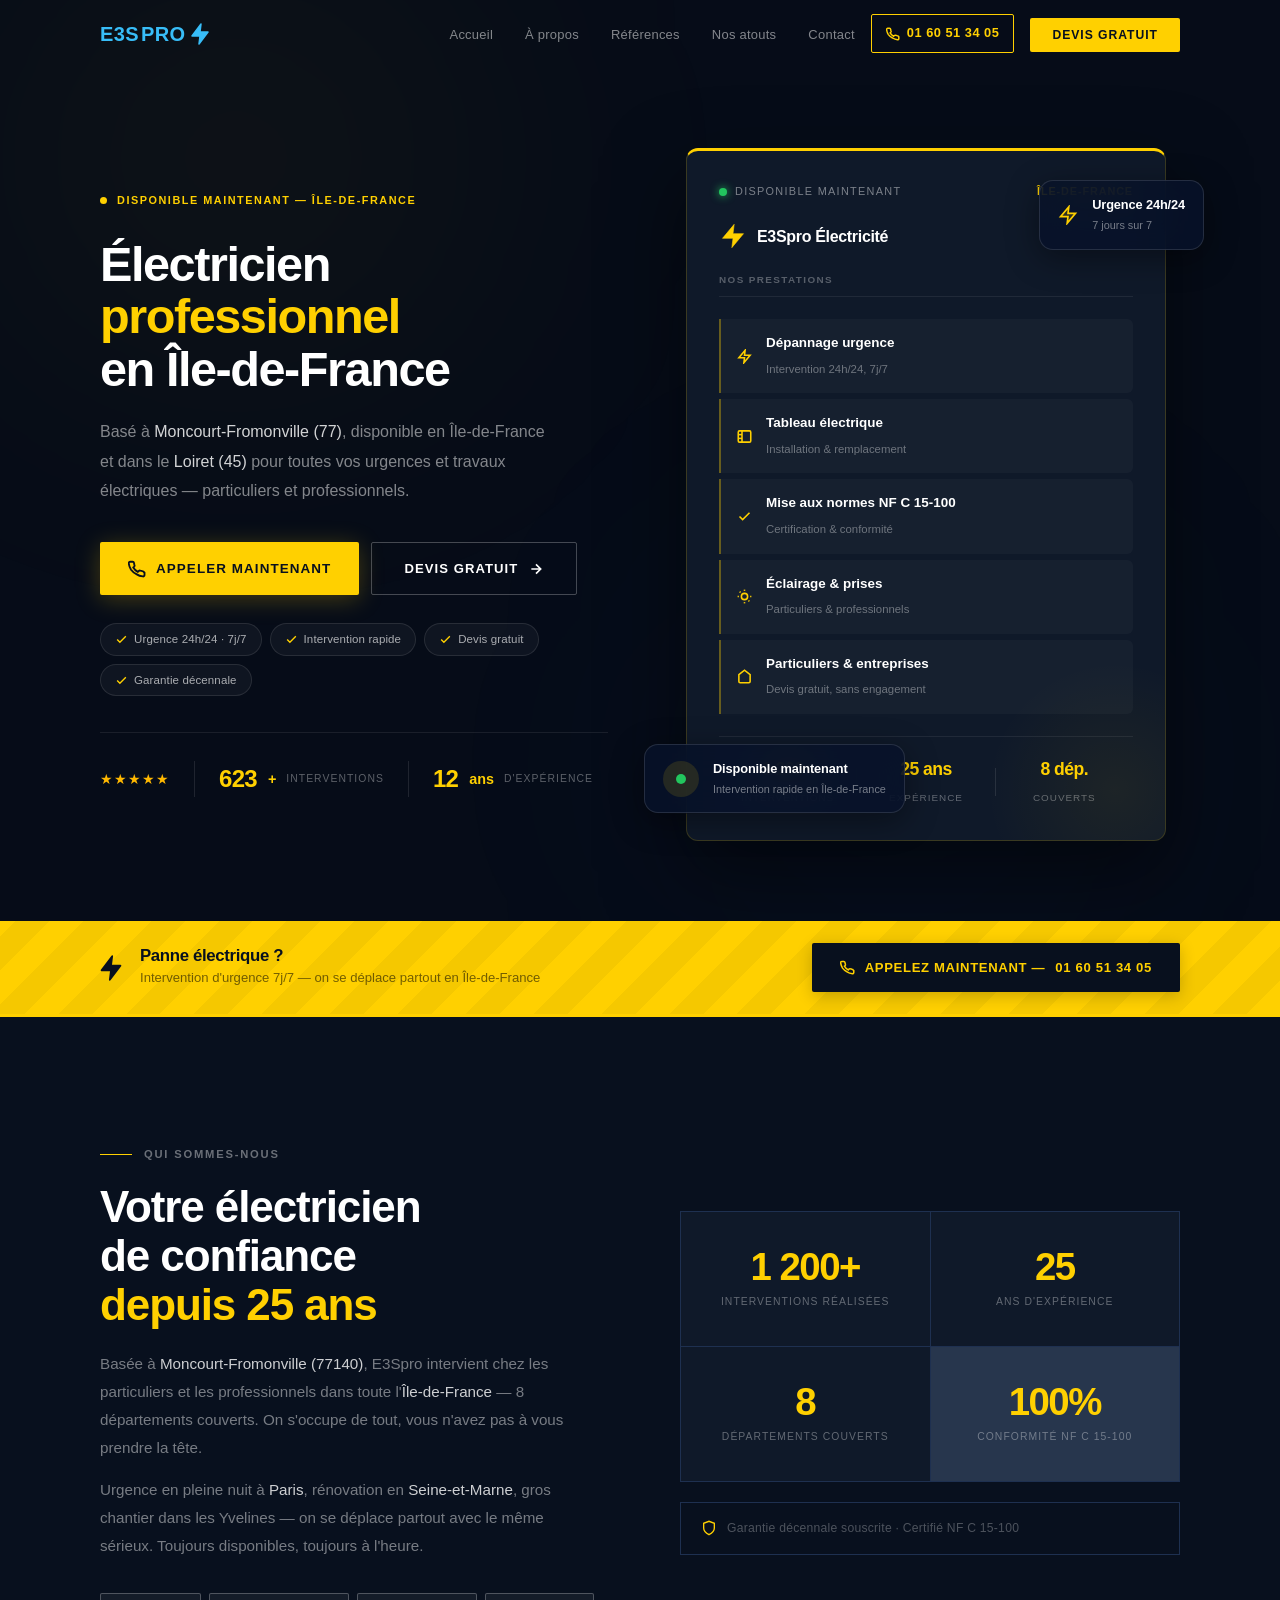
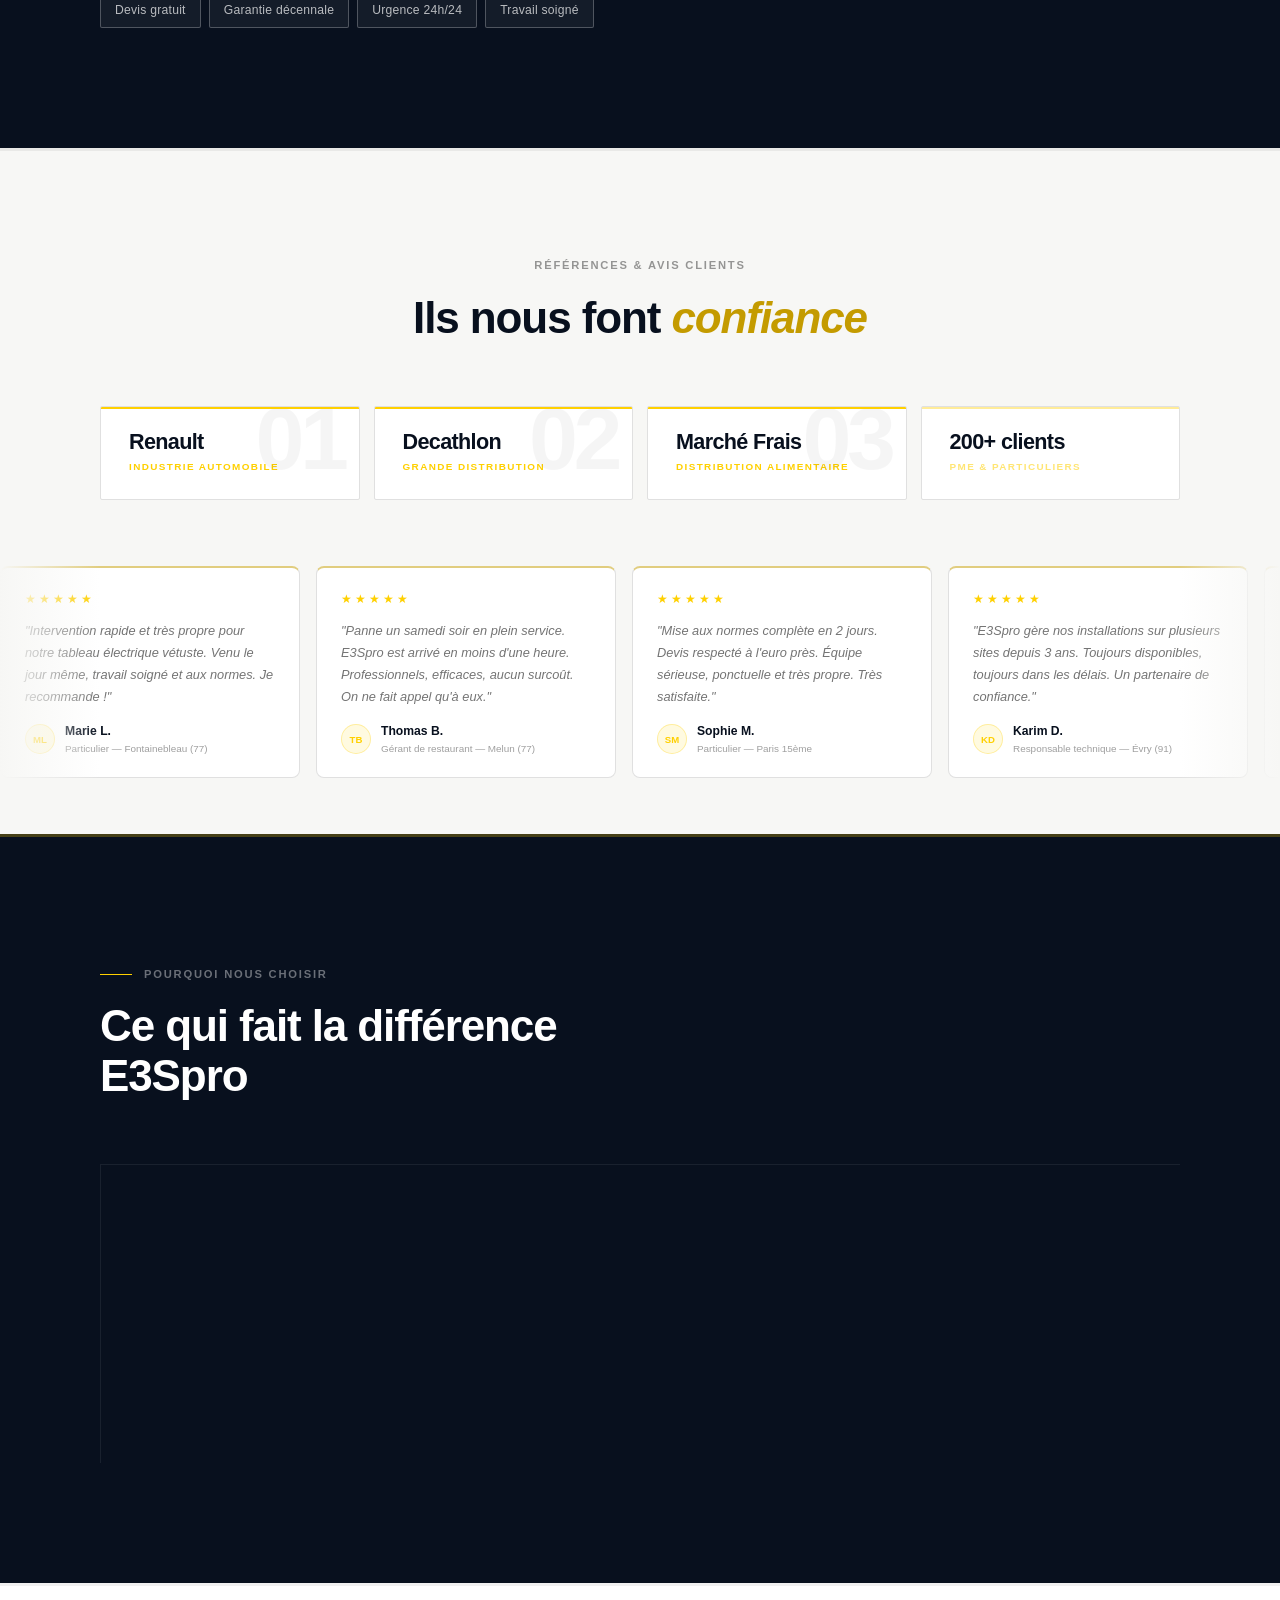
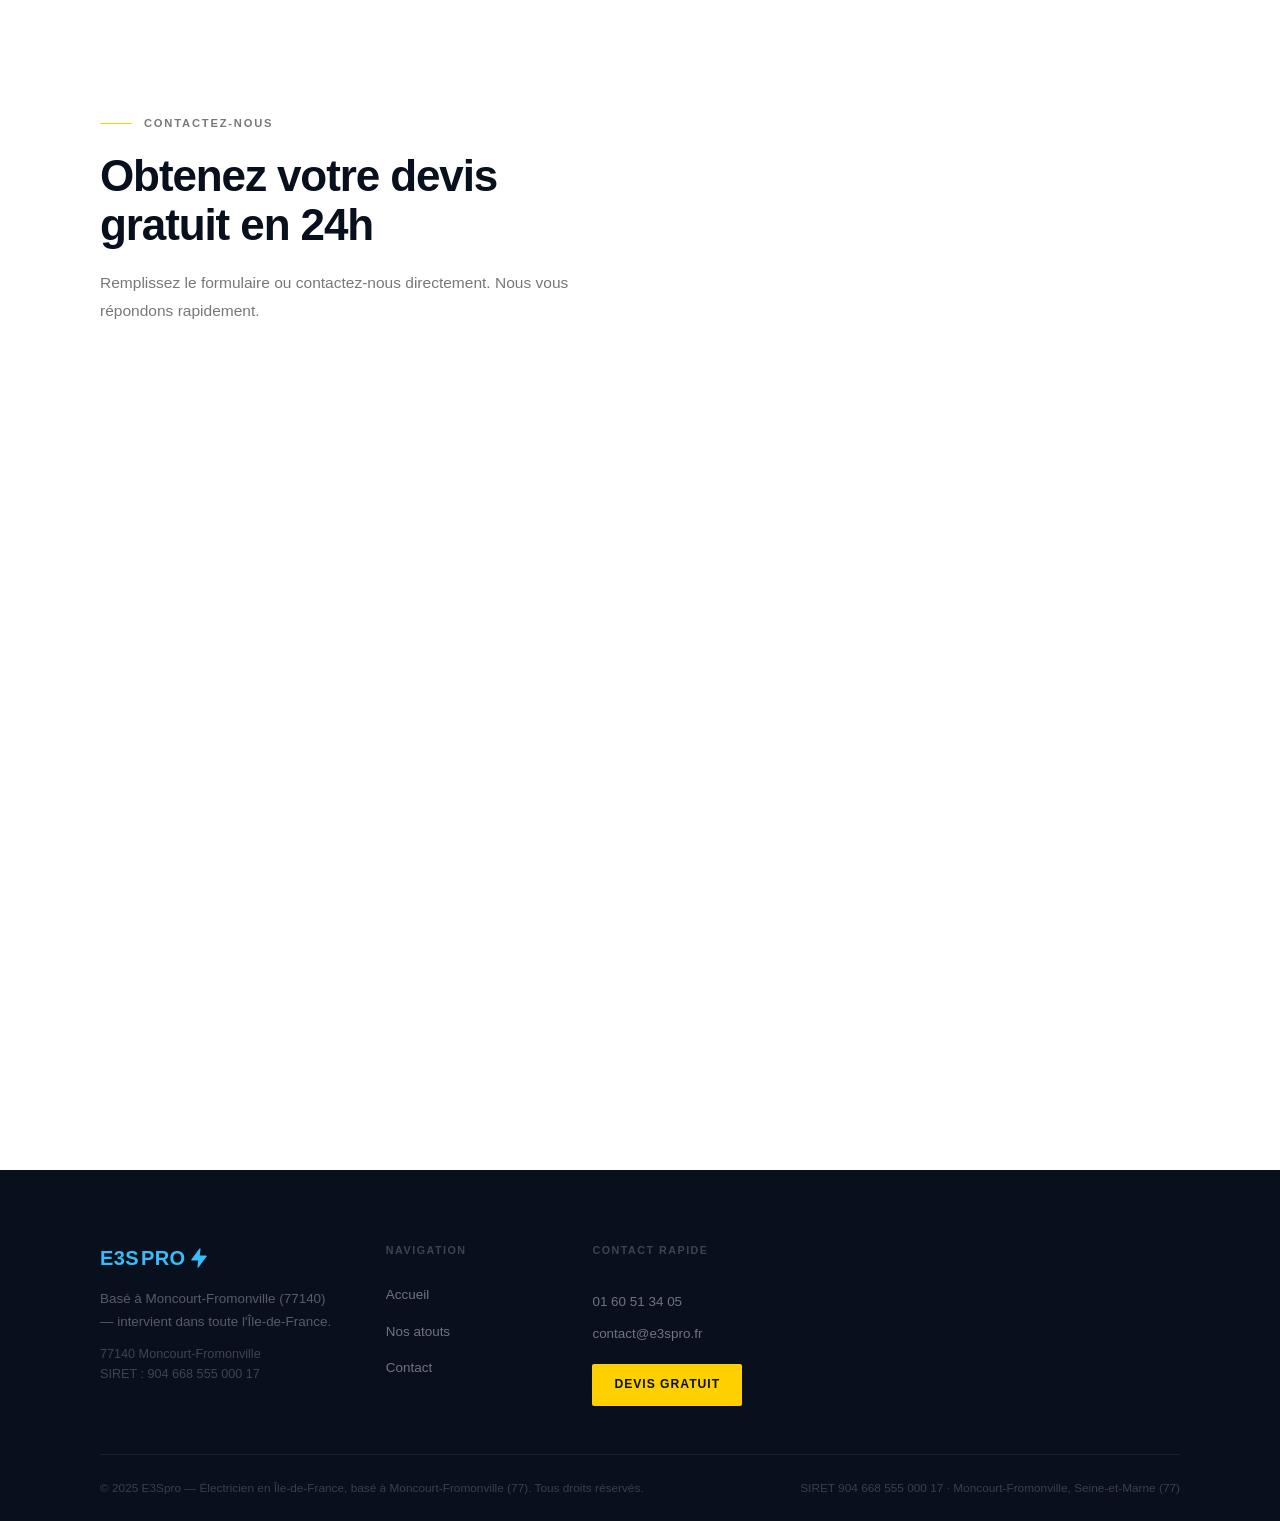
==== commit 82b1c4cb: "Update index.html" ====
--- a/index.html
+++ b/index.html
@@ -625,28 +625,7 @@
             <li><a href="#contact">Contact</a></li>
           </ul>
         </div>
-        <div class="footer-links">
-          <h4>Prestations</h4>
-          <ul>
-            <li><a href="#contact">Installation électrique</a></li>
-            <li><a href="#contact">Dépannage urgence</a></li>
-            <li><a href="#contact">Mise aux normes</a></li>
-            <li><a href="#contact">Tableau électrique</a></li>
-            <li><a href="#contact">Éclairage & prises</a></li>
-          </ul>
-        </div>
-        <div class="footer-links">
-          <h4>Villes desservies</h4>
-          <ul>
-            <li><a href="electricien-melun.html">Électricien Melun</a></li>
-            <li><a href="electricien-fontainebleau.html">Électricien Fontainebleau</a></li>
-            <li><a href="electricien-nemours.html">Électricien Nemours</a></li>
-            <li><a href="electricien-meaux.html">Électricien Meaux</a></li>
-            <li><a href="electricien-provins.html">Électricien Provins</a></li>
-            <li><a href="electricien-montereau-fault-yonne.html">Électricien Montereau</a></li>
-            <li><a href="electricien-coulommiers.html">Électricien Coulommiers</a></li>
-          </ul>
-        </div>
+
         <div class="footer-contact">
           <h4>Contact rapide</h4>
           <a href="tel:+33160513405">01 60 51 34 05</a>
--- a/css/style.css
+++ b/css/style.css
@@ -0,0 +1,2106 @@
+/* ═══════════════════════════════════════════════════════════
+   E3Spro — Design System
+   Navy #08101e · Or #FFD000 · Blanc #FFFFFF
+═══════════════════════════════════════════════════════════ */
+
+:root {
+  --black:  #08101e;
+  --yellow: #FFD000;
+  --white:  #FFFFFF;
+  --off:    #F7F7F5;
+  --border: #E4E4E2;
+  --muted:  #787878;
+  --dark2:  #0e1828;
+  --navy1:  #0f1929;
+  --navy2:  #142035;
+  --navy3:  #1e3050;
+
+  --fh: 'Syne', sans-serif;
+  --fb: 'Inter', sans-serif;
+
+  --nav: 68px;
+  --t:   .22s ease;
+}
+
+/* ── Reset ─────────────────────────────────────────────────── */
+*, *::before, *::after { box-sizing: border-box; margin: 0; padding: 0; }
+html  { scroll-behavior: smooth; font-size: 16px; }
+body  { font-family: var(--fb); color: var(--black); background: var(--white); line-height: 1.6; overflow-x: hidden; }
+img   { display: block; max-width: 100%; }
+a     { text-decoration: none; color: inherit; }
+ul    { list-style: none; }
+button { cursor: pointer; border: none; background: none; font-family: inherit; }
+address { font-style: normal; }
+
+/* ── Container ─────────────────────────────────────────────── */
+.container { max-width: 1160px; margin: 0 auto; padding: 0 40px; }
+
+/* ═══════════════════════════════════════════════════════════
+   BOUTONS
+═══════════════════════════════════════════════════════════ */
+.btn {
+  display: inline-flex;
+  align-items: center;
+  gap: 10px;
+  padding: 15px 32px;
+  font-family: var(--fh);
+  font-weight: 700;
+  font-size: .82rem;
+  letter-spacing: .08em;
+  text-transform: uppercase;
+  border-radius: 2px;
+  transition: background var(--t), color var(--t), transform var(--t), border-color var(--t);
+  cursor: pointer;
+  white-space: nowrap;
+}
+.btn--primary  { background: var(--yellow); color: var(--black); }
+.btn--primary:hover  { background: #e6bc00; transform: translateY(-2px); }
+.btn--outline  { background: transparent; color: var(--white); border: 1.5px solid rgba(255,255,255,.25); }
+.btn--outline:hover  { border-color: var(--yellow); color: var(--yellow); }
+.btn--dark     { background: var(--black); color: var(--white); }
+.btn--dark:hover { background: var(--dark2); transform: translateY(-2px); }
+.btn--full     { width: 100%; justify-content: center; }
+.btn--sm       { padding: 11px 22px; font-size: .76rem; }
+
+/* ═══════════════════════════════════════════════════════════
+   TYPOGRAPHIE SECTIONS
+═══════════════════════════════════════════════════════════ */
+.section-label {
+  display: inline-flex;
+  align-items: center;
+  gap: 12px;
+  font-family: var(--fb);
+  font-size: .7rem;
+  font-weight: 600;
+  letter-spacing: .16em;
+  text-transform: uppercase;
+  color: var(--muted);
+  margin-bottom: 18px;
+}
+.section-label::before {
+  content: '';
+  display: block;
+  width: 32px;
+  height: 1px;
+  background: var(--yellow);
+  flex-shrink: 0;
+}
+.section-label--dark       { color: rgba(255,255,255,.4); }
+.section-label--dark::before { background: var(--yellow); }
+
+.section-title {
+  font-family: var(--fh);
+  font-size: clamp(2rem, 3.5vw, 2.75rem);
+  font-weight: 800;
+  line-height: 1.12;
+  color: var(--black);
+  letter-spacing: -.025em;
+  margin-bottom: 20px;
+}
+.section-title--light { color: var(--white); }
+
+.section-desc {
+  font-size: .97rem;
+  color: var(--muted);
+  max-width: 520px;
+  line-height: 1.8;
+}
+
+.section-header          { margin-bottom: 64px; }
+.section-header--center  { text-align: center; }
+.section-header--center .section-label { justify-content: center; }
+.section-header--center .section-label::before { display: none; }
+.section-header--center .section-desc  { margin: 0 auto; }
+
+.accent { color: var(--yellow); }
+.br-desktop { display: block; }
+
+/* ═══════════════════════════════════════════════════════════
+   NAVIGATION
+═══════════════════════════════════════════════════════════ */
+.nav-header {
+  position: fixed;
+  top: 0; left: 0; right: 0;
+  z-index: 1000;
+  height: var(--nav);
+  border-bottom: 1px solid transparent;
+  transition: background var(--t), border-color var(--t);
+}
+.nav-header.scrolled {
+  background: rgba(8,16,30,.97);
+  border-color: rgba(255,255,255,.07);
+  backdrop-filter: blur(16px);
+}
+
+.nav-container {
+  max-width: 1160px;
+  margin: 0 auto;
+  padding: 0 40px;
+  height: 100%;
+  display: flex;
+  align-items: center;
+  justify-content: space-between;
+  gap: 32px;
+}
+
+.nav-logo {
+  display: flex;
+  align-items: center;
+  gap: 2px;
+  font-family: var(--fh);
+  font-size: 1.25rem;
+  font-weight: 800;
+  letter-spacing: .02em;
+  text-transform: uppercase;
+  color: var(--white);
+}
+.logo-e3s  { color: #38BDF8; }
+.logo-pro  { color: #38BDF8; }
+.logo-bolt { color: #38BDF8; display: flex; margin-left: 3px; }
+
+.nav-links {
+  display: flex;
+  align-items: center;
+  gap: 0;
+}
+.nav-link {
+  padding: 8px 16px;
+  font-size: .81rem;
+  font-weight: 500;
+  letter-spacing: .02em;
+  color: rgba(255,255,255,.5);
+  transition: color var(--t);
+}
+.nav-link:hover, .nav-link.active { color: var(--white); }
+
+.nav-cta-btn {
+  margin-left: 16px;
+  padding: 10px 22px;
+  background: var(--yellow);
+  color: var(--black);
+  font-family: var(--fh);
+  font-weight: 700;
+  font-size: .76rem;
+  letter-spacing: .08em;
+  text-transform: uppercase;
+  border-radius: 2px;
+  transition: background var(--t), transform var(--t);
+}
+.nav-cta-btn:hover { background: #e6bc00; transform: translateY(-1px); }
+
+.nav-burger {
+  display: none;
+  flex-direction: column;
+  justify-content: center;
+  gap: 5px;
+  width: 36px; height: 36px;
+}
+.nav-burger span { display: block; height: 1.5px; background: var(--white); transition: var(--t); }
+.nav-burger.open span:nth-child(1) { transform: rotate(45deg) translate(5px, 4px); }
+.nav-burger.open span:nth-child(2) { opacity: 0; }
+.nav-burger.open span:nth-child(3) { transform: rotate(-45deg) translate(5px, -4px); }
+
+/* ═══════════════════════════════════════════════════════════
+   NAVIGATION — téléphone
+═══════════════════════════════════════════════════════════ */
+.nav-phone {
+  display: inline-flex;
+  align-items: center;
+  gap: 7px;
+  font-family: var(--fh);
+  font-size: .8rem;
+  font-weight: 700;
+  letter-spacing: .04em;
+  color: var(--yellow);
+  padding: 8px 14px;
+  border: 1px solid rgba(255,208,0,.3);
+  border-radius: 2px;
+  transition: background var(--t), border-color var(--t);
+}
+.nav-phone:hover { background: rgba(255,208,0,.1); border-color: var(--yellow); }
+
+/* ═══════════════════════════════════════════════════════════
+   HERO — refonte complète
+═══════════════════════════════════════════════════════════ */
+.hero {
+  min-height: 100vh;
+  background: #060c18;
+  display: flex;
+  align-items: center;
+  padding-top: var(--nav);
+  position: relative;
+  overflow: hidden;
+}
+
+.hero-bg { position: absolute; inset: 0; pointer-events: none; }
+.hero-glow--1, .hero-glow--2 {
+  display: block;
+  position: absolute;
+  border-radius: 50%;
+  filter: blur(140px);
+}
+.hero-glow--1 {
+  width: 600px; height: 500px;
+  background: radial-gradient(ellipse, rgba(255,208,0,.1) 0%, transparent 70%);
+  top: -10%; left: -5%;
+  animation: glow-drift 18s ease-in-out infinite;
+}
+.hero-glow--2 {
+  width: 500px; height: 500px;
+  background: radial-gradient(ellipse, rgba(60,120,255,.09) 0%, transparent 70%);
+  bottom: -10%; right: 10%;
+  animation: glow-drift 22s ease-in-out infinite reverse;
+}
+@keyframes glow-drift {
+  0%, 100% { transform: translate(0,0) scale(1); }
+  50% { transform: translate(30px,-25px) scale(1.05); }
+}
+
+/* Layout split */
+.hero-inner {
+  position: relative;
+  z-index: 1;
+  max-width: 1160px;
+  margin: 0 auto;
+  padding: 80px 40px;
+  width: 100%;
+  display: grid;
+  grid-template-columns: 1fr 1fr;
+  gap: 64px;
+  align-items: center;
+}
+
+/* ── Colonne gauche ── */
+.hero-left {
+  display: flex;
+  flex-direction: column;
+}
+
+.hero-badge {
+  display: inline-flex;
+  align-items: center;
+  gap: 10px;
+  font-family: var(--fb);
+  font-size: .68rem;
+  font-weight: 600;
+  letter-spacing: .14em;
+  text-transform: uppercase;
+  color: var(--yellow);
+  margin-bottom: 28px;
+  padding: 0;
+  background: none;
+  border: none;
+}
+.hero-badge__dot {
+  width: 7px; height: 7px;
+  background: var(--yellow);
+  border-radius: 50%;
+  flex-shrink: 0;
+  box-shadow: 0 0 0 0 rgba(255,208,0,.5);
+  animation: dot-blink 2.5s ease-in-out infinite;
+}
+@keyframes dot-blink {
+  0%, 100% { opacity: 1; box-shadow: 0 0 0 0 rgba(255,208,0,.5); }
+  50% { opacity: .6; box-shadow: 0 0 0 6px rgba(255,208,0,0); }
+}
+
+.hero-title {
+  font-family: var(--fh);
+  font-size: clamp(2rem, 3.8vw, 3.6rem);
+  font-weight: 800;
+  line-height: 1.08;
+  color: var(--white);
+  letter-spacing: -.03em;
+  margin-bottom: 22px;
+}
+
+.hero-subtitle {
+  font-size: clamp(.88rem, 1.3vw, 1rem);
+  color: rgba(255,255,255,.5);
+  line-height: 1.85;
+  margin-bottom: 36px;
+  max-width: 460px;
+}
+.hero-subtitle strong { color: rgba(255,255,255,.82); font-weight: 500; }
+
+.hero-actions {
+  display: flex;
+  gap: 12px;
+  flex-wrap: wrap;
+  margin-bottom: 28px;
+}
+.btn--call-hero {
+  font-size: .84rem;
+  padding: 16px 28px;
+  box-shadow: 0 4px 24px rgba(255,208,0,.25);
+}
+.btn--call-hero:hover { box-shadow: 0 6px 32px rgba(255,208,0,.4); }
+
+/* Availability pills */
+.hero-avail {
+  display: flex;
+  flex-wrap: wrap;
+  gap: 8px;
+  margin-bottom: 36px;
+}
+.avail-pill {
+  display: inline-flex;
+  align-items: center;
+  gap: 6px;
+  padding: 6px 14px;
+  background: rgba(255,255,255,.04);
+  border: 1px solid rgba(255,255,255,.1);
+  border-radius: 100px;
+  font-size: .72rem;
+  font-weight: 500;
+  color: rgba(255,255,255,.65);
+  letter-spacing: .01em;
+}
+.avail-pill svg { color: var(--yellow); flex-shrink: 0; }
+
+/* Trust bar */
+.hero-trust {
+  display: flex;
+  align-items: center;
+  gap: 24px;
+  padding-top: 28px;
+  border-top: 1px solid rgba(255,255,255,.08);
+}
+.trust-item {
+  display: flex;
+  align-items: center;
+  gap: 10px;
+  flex-shrink: 0;
+}
+.trust-stars { color: #FFB800; font-size: .9rem; letter-spacing: 1px; line-height: 1; }
+.trust-info  { display: flex; flex-direction: column; gap: 2px; }
+.trust-score {
+  font-family: var(--fh);
+  font-size: 1rem;
+  font-weight: 800;
+  color: var(--white);
+  line-height: 1;
+  letter-spacing: -.02em;
+}
+.trust-num {
+  font-family: var(--fh);
+  font-size: 1.5rem;
+  font-weight: 800;
+  color: var(--yellow);
+  line-height: 1;
+  letter-spacing: -.03em;
+}
+.trust-unit {
+  font-family: var(--fh);
+  font-size: .9rem;
+  font-weight: 700;
+  color: var(--yellow);
+  margin-left: 1px;
+}
+.trust-label {
+  font-size: .65rem;
+  color: rgba(255,255,255,.35);
+  text-transform: uppercase;
+  letter-spacing: .1em;
+}
+.trust-sep {
+  width: 1px;
+  height: 36px;
+  background: rgba(255,255,255,.1);
+  flex-shrink: 0;
+}
+
+/* ── Colonne droite — image ── */
+.hero-right {
+  position: relative;
+  display: flex;
+  align-items: center;
+  justify-content: center;
+}
+.hero-img-wrap {
+  position: relative;
+  width: 100%;
+  max-width: 480px;
+  aspect-ratio: 4/5;
+  border-radius: 16px;
+  overflow: hidden;
+  box-shadow: 0 32px 80px rgba(0,0,0,.6), 0 0 0 1px rgba(255,255,255,.06);
+}
+.hero-img-wrap img {
+  width: 100%; height: 100%;
+  object-fit: cover;
+  display: block;
+}
+.hero-img-overlay {
+  position: absolute;
+  inset: 0;
+  background: linear-gradient(
+    to bottom,
+    transparent 55%,
+    rgba(6,12,24,.65) 100%
+  );
+}
+
+/* Floating glassmorphism cards */
+.hero-float {
+  position: absolute;
+  display: flex;
+  align-items: center;
+  gap: 14px;
+  padding: 14px 18px;
+  background: rgba(8,18,42,.85);
+  backdrop-filter: blur(20px);
+  -webkit-backdrop-filter: blur(20px);
+  border: 1px solid rgba(255,255,255,.12);
+  border-radius: 14px;
+  box-shadow: 0 8px 32px rgba(0,0,0,.4);
+  z-index: 2;
+  animation: float-bob 4s ease-in-out infinite;
+}
+.hero-float--bl { bottom: 28px; left: -28px; animation-delay: 0s; }
+.hero-float--tr { top: 32px; right: -24px; animation-delay: 2s; }
+@keyframes float-bob {
+  0%, 100% { transform: translateY(0); }
+  50%       { transform: translateY(-6px); }
+}
+.float-dot-wrap {
+  width: 36px; height: 36px;
+  background: rgba(255,208,0,.12);
+  border-radius: 50%;
+  display: flex;
+  align-items: center;
+  justify-content: center;
+  flex-shrink: 0;
+}
+.float-dot {
+  width: 10px; height: 10px;
+  background: #22c55e;
+  border-radius: 50%;
+  box-shadow: 0 0 0 0 rgba(34,197,94,.5);
+  animation: dot-ping 2s ease-out infinite;
+}
+@keyframes dot-ping {
+  0%   { box-shadow: 0 0 0 0 rgba(34,197,94,.5); }
+  100% { box-shadow: 0 0 0 10px rgba(34,197,94,0); }
+}
+.float-text {
+  display: flex;
+  flex-direction: column;
+  gap: 2px;
+}
+.float-text strong {
+  font-family: var(--fh);
+  font-size: .8rem;
+  font-weight: 700;
+  color: var(--white);
+  letter-spacing: -.01em;
+}
+.float-text span {
+  font-size: .68rem;
+  color: rgba(255,255,255,.45);
+}
+
+/* ═══════════════════════════════════════════════════════════
+   HERO VISUAL CARD (replaces photo)
+═══════════════════════════════════════════════════════════ */
+.hero-visual {
+  position: relative;
+  width: 100%;
+  max-width: 480px;
+  min-height: 520px;
+  background: var(--navy1);
+  border: 1px solid rgba(255,208,0,.18);
+  border-top: 3px solid var(--yellow);
+  border-radius: 12px;
+  padding: 32px;
+  display: flex;
+  flex-direction: column;
+  gap: 22px;
+  box-shadow: 0 32px 80px rgba(0,0,0,.5);
+  overflow: hidden;
+}
+.hero-visual::after {
+  content: '';
+  position: absolute;
+  bottom: -80px; right: -80px;
+  width: 260px; height: 260px;
+  border-radius: 50%;
+  background: radial-gradient(circle, rgba(255,208,0,.06), transparent 70%);
+  pointer-events: none;
+}
+.hero-visual__header {
+  display: flex;
+  align-items: center;
+  justify-content: space-between;
+}
+.hero-visual__avail {
+  display: flex;
+  align-items: center;
+  gap: 8px;
+  font-size: .68rem;
+  letter-spacing: .12em;
+  text-transform: uppercase;
+  color: rgba(255,255,255,.45);
+  font-family: var(--fb);
+}
+.hero-visual__dot {
+  width: 8px; height: 8px;
+  border-radius: 50%;
+  background: #22c55e;
+  box-shadow: 0 0 8px #22c55e;
+  animation: pulse 2s infinite;
+}
+.hero-visual__zone {
+  font-size: .68rem;
+  color: var(--yellow);
+  letter-spacing: .08em;
+  font-weight: 700;
+  font-family: var(--fb);
+  text-transform: uppercase;
+}
+.hero-visual__brand {
+  display: flex;
+  align-items: center;
+  gap: 10px;
+  font-family: var(--fh);
+  font-size: 1rem;
+  font-weight: 800;
+  color: var(--white);
+  letter-spacing: -.02em;
+}
+.hero-visual__section-label {
+  font-size: .62rem;
+  font-weight: 700;
+  letter-spacing: .14em;
+  text-transform: uppercase;
+  color: rgba(255,255,255,.3);
+  font-family: var(--fb);
+  padding-bottom: 8px;
+  border-bottom: 1px solid rgba(255,255,255,.07);
+}
+.hero-visual__list {
+  list-style: none;
+  margin: 0; padding: 0;
+  display: flex;
+  flex-direction: column;
+  gap: 6px;
+  flex: 1;
+}
+.hero-visual__item {
+  display: flex;
+  align-items: center;
+  gap: 14px;
+  padding: 13px 16px;
+  border-left: 2px solid rgba(255,208,0,.35);
+  background: rgba(255,255,255,.03);
+  border-radius: 0 6px 6px 0;
+  transition: background var(--t), border-color var(--t);
+}
+.hero-visual__item:hover {
+  background: rgba(255,208,0,.06);
+  border-left-color: var(--yellow);
+}
+.hero-visual__item svg { flex-shrink: 0; }
+.hero-visual__item strong {
+  display: block;
+  font-size: .84rem;
+  color: var(--white);
+  font-weight: 600;
+  font-family: var(--fb);
+  margin-bottom: 1px;
+}
+.hero-visual__item span {
+  font-size: .71rem;
+  color: rgba(255,255,255,.38);
+  font-family: var(--fb);
+}
+.hero-visual__footer {
+  display: flex;
+  align-items: center;
+  gap: 0;
+  padding-top: 18px;
+  border-top: 1px solid rgba(255,255,255,.07);
+}
+.hero-visual__stat {
+  flex: 1;
+  text-align: center;
+}
+.hero-visual__stat strong {
+  display: block;
+  font-family: var(--fh);
+  font-size: 1.1rem;
+  font-weight: 800;
+  color: var(--yellow);
+  letter-spacing: -.03em;
+}
+.hero-visual__stat span {
+  font-size: .62rem;
+  text-transform: uppercase;
+  letter-spacing: .1em;
+  color: rgba(255,255,255,.35);
+  font-family: var(--fb);
+}
+.hero-visual__divider {
+  width: 1px; height: 28px;
+  background: rgba(255,255,255,.1);
+}
+
+/* ═══════════════════════════════════════════════════════════
+   BANDEAU URGENCE
+═══════════════════════════════════════════════════════════ */
+.urgence-banner {
+  background: var(--yellow);
+  position: relative;
+  overflow: hidden;
+  padding: 22px 0;
+}
+.urgence-banner::before {
+  content: '';
+  position: absolute;
+  inset: 0;
+  background: repeating-linear-gradient(
+    -45deg,
+    transparent,
+    transparent 24px,
+    rgba(0,0,0,.04) 24px,
+    rgba(0,0,0,.04) 48px
+  );
+  pointer-events: none;
+}
+.urgence-banner__inner {
+  position: relative;
+  max-width: 1160px;
+  margin: 0 auto;
+  padding: 0 40px;
+  display: flex;
+  align-items: center;
+  justify-content: space-between;
+  gap: 24px;
+  flex-wrap: wrap;
+}
+.urgence-banner__left {
+  display: flex;
+  align-items: center;
+  gap: 18px;
+}
+.urgence-banner__bolt {
+  display: flex;
+  color: var(--black);
+  flex-shrink: 0;
+  animation: bolt-zap 3.5s ease-in-out infinite;
+}
+@keyframes bolt-zap {
+  0%, 80%, 100% { transform: scale(1) rotate(0deg); }
+  86%           { transform: scale(1.25) rotate(-12deg); }
+  92%           { transform: scale(1.15) rotate(9deg); }
+  97%           { transform: scale(1.05) rotate(-4deg); }
+}
+.urgence-banner__text {
+  display: flex;
+  flex-direction: column;
+  gap: 3px;
+}
+.urgence-banner__text strong {
+  font-family: var(--fh);
+  font-size: 1.05rem;
+  font-weight: 800;
+  color: var(--black);
+  letter-spacing: -.02em;
+  line-height: 1;
+}
+.urgence-banner__text span {
+  font-size: .82rem;
+  color: rgba(0,0,0,.55);
+  font-weight: 500;
+}
+.urgence-banner__btn {
+  display: inline-flex;
+  align-items: center;
+  gap: 10px;
+  padding: 14px 28px;
+  background: var(--black);
+  color: var(--yellow);
+  font-family: var(--fh);
+  font-weight: 800;
+  font-size: .82rem;
+  letter-spacing: .05em;
+  text-transform: uppercase;
+  border-radius: 2px;
+  flex-shrink: 0;
+  transition: background var(--t), transform var(--t), box-shadow var(--t);
+  box-shadow: 0 4px 16px rgba(0,0,0,.2);
+}
+.urgence-banner__btn:hover {
+  background: #142035;
+  transform: translateY(-2px);
+  box-shadow: 0 6px 20px rgba(0,0,0,.3);
+}
+
+/* ═══════════════════════════════════════════════════════════
+   ABOUT
+═══════════════════════════════════════════════════════════ */
+.about {
+  padding: 120px 0;
+  background: #f4f7ff;
+}
+.about-grid {
+  display: grid;
+  grid-template-columns: 1fr 1fr;
+  gap: 100px;
+  align-items: center;
+}
+.about-grid--no-visual {
+  grid-template-columns: 1fr;
+  max-width: 760px;
+  margin: 0 auto;
+}
+.about-image-wrap { position: relative; }
+.about-image-placeholder {
+  width: 100%;
+  aspect-ratio: 4/3;
+  background: #0f1929;
+  overflow: hidden;
+  position: relative;
+}
+.about-panel-svg {
+  position: absolute;
+  inset: 0;
+  width: 100%;
+  height: 100%;
+  display: block;
+}
+.about-badge-float {
+  position: absolute;
+  bottom: -1px; right: -1px;
+  display: flex;
+  align-items: center;
+  gap: 10px;
+  padding: 18px 22px;
+  background: var(--yellow);
+  color: var(--black);
+  font-family: var(--fh);
+  font-weight: 700;
+  font-size: .78rem;
+  letter-spacing: .06em;
+  text-transform: uppercase;
+}
+.about-content .section-title { margin-bottom: 20px; }
+.about-text {
+  font-size: .95rem;
+  color: #555555;
+  line-height: 1.85;
+  margin-bottom: 14px;
+}
+.about-tags {
+  display: flex;
+  flex-wrap: wrap;
+  gap: 8px;
+  margin-top: 32px;
+}
+.tag {
+  padding: 7px 14px;
+  border: 1px solid var(--border);
+  font-size: .76rem;
+  font-weight: 500;
+  color: var(--muted);
+  letter-spacing: .02em;
+  border-radius: 2px;
+  transition: border-color var(--t), color var(--t);
+}
+.tag:hover { border-color: var(--yellow); color: var(--black); }
+
+/* ═══════════════════════════════════════════════════════════
+   SERVICES
+═══════════════════════════════════════════════════════════ */
+.services {
+  padding: 120px 0;
+  background: var(--black);
+  border-top: 3px solid rgba(255,208,0,.35);
+}
+.services-grid {
+  display: grid;
+  grid-template-columns: repeat(3, 1fr);
+  gap: 20px;
+  background: transparent;
+  border: none;
+}
+
+.service-card {
+  background: #0f1929;
+  border: 1px solid #1e3050;
+  border-radius: 4px;
+  overflow: hidden;
+  display: flex;
+  flex-direction: column;
+  cursor: default;
+  position: relative;
+  transition: transform .35s cubic-bezier(.22,1,.36,1), box-shadow .35s ease, border-color .35s ease;
+}
+.service-card::after { display: none; }
+.service-card::before { display: none; }
+.service-card:hover {
+  transform: translateY(-6px);
+  box-shadow: 0 28px 64px rgba(0,0,0,.55);
+  border-color: rgba(255,208,0,.35);
+}
+.service-card--urgent { border-color: rgba(255,208,0,.2); }
+
+/* Image */
+.service-card__img-wrap {
+  position: relative;
+  width: 100%;
+  aspect-ratio: 16/10;
+  overflow: hidden;
+  flex-shrink: 0;
+}
+.service-card__img-wrap img {
+  width: 100%; height: 100%;
+  object-fit: cover;
+  display: block;
+  transition: transform .6s cubic-bezier(.22,1,.36,1);
+}
+.service-card:hover .service-card__img-wrap img { transform: scale(1.07); }
+.service-card__img-overlay {
+  position: absolute;
+  inset: 0;
+  background: linear-gradient(to bottom, rgba(6,12,24,.15) 0%, rgba(6,12,24,.75) 100%);
+}
+
+/* Badge sur l'image */
+.service-card__badge {
+  position: absolute;
+  top: 14px; left: 14px;
+  z-index: 2;
+  display: inline-block;
+  font-size: .6rem;
+  font-weight: 700;
+  letter-spacing: .1em;
+  text-transform: uppercase;
+  color: var(--black);
+  background: var(--yellow);
+  padding: 5px 11px;
+  border-radius: 2px;
+}
+.service-card__badge--urgent {
+  animation: badge-pulse 2.5s ease-in-out infinite;
+}
+@keyframes badge-pulse {
+  0%, 100% { box-shadow: 0 0 0 0 rgba(255,208,0,.5); }
+  50%       { box-shadow: 0 0 0 7px rgba(255,208,0,0); }
+}
+
+/* Corps de la carte */
+.service-card__body {
+  padding: 26px 28px 30px;
+  display: flex;
+  flex-direction: column;
+  flex: 1;
+}
+.service-card__icon {
+  display: flex;
+  align-items: center;
+  color: var(--yellow);
+  margin-bottom: 14px;
+}
+.service-card__icon svg { width: 22px; height: 22px; }
+
+.service-card__title {
+  font-family: var(--fh);
+  font-size: 1.15rem;
+  font-weight: 800;
+  color: var(--white);
+  margin-bottom: 6px;
+  letter-spacing: -.01em;
+  text-transform: uppercase;
+}
+.service-card__subtitle {
+  font-size: .75rem;
+  font-weight: 600;
+  color: var(--yellow);
+  letter-spacing: .1em;
+  text-transform: uppercase;
+  margin-bottom: 22px;
+  flex: 1;
+}
+.service-card__desc {
+  font-size: .85rem;
+  color: #8899bb;
+  line-height: 1.8;
+  margin-bottom: 22px;
+  flex: 1;
+}
+
+.service-card__cta {
+  display: inline-flex;
+  align-items: center;
+  gap: 8px;
+  align-self: flex-start;
+  padding: 10px 20px;
+  font-family: var(--fh);
+  font-size: .7rem;
+  font-weight: 700;
+  letter-spacing: .08em;
+  text-transform: uppercase;
+  color: var(--yellow);
+  border: 1px solid rgba(255,208,0,.3);
+  border-radius: 2px;
+  transition: background var(--t), border-color var(--t);
+  text-decoration: none;
+}
+.service-card__cta:hover { background: rgba(255,208,0,.1); border-color: var(--yellow); }
+.service-card__cta--call {
+  background: var(--yellow);
+  color: var(--black);
+  border-color: var(--yellow);
+}
+.service-card__cta--call:hover { background: #e6bc00; border-color: #e6bc00; }
+
+/* ═══════════════════════════════════════════════════════════
+   ATOUTS
+═══════════════════════════════════════════════════════════ */
+.atouts {
+  padding: 120px 0;
+  background: var(--black);
+  position: relative;
+  border-top: 3px solid rgba(255,208,0,.25);
+}
+.atouts-grid {
+  display: grid;
+  grid-template-columns: repeat(4, 1fr);
+  gap: 0;
+  position: relative;
+  border-top: 1px solid rgba(255,255,255,.07);
+  border-left: 1px solid rgba(255,255,255,.07);
+}
+.atout-item {
+  padding: 48px 36px;
+  border-right: 1px solid rgba(255,255,255,.07);
+  border-bottom: 1px solid rgba(255,255,255,.07);
+  background: var(--black);
+  border-radius: 0;
+  transition: background var(--t);
+  text-align: left;
+  position: relative;
+  overflow: hidden;
+}
+.atout-item::after {
+  content: '';
+  position: absolute;
+  bottom: 0; left: 0;
+  width: 0; height: 2px;
+  background: var(--yellow);
+  transition: width .35s ease;
+}
+.atout-item:hover { background: var(--navy1); transform: none; }
+.atout-item:hover::after { width: 100%; }
+
+.atout-icon {
+  display: flex;
+  align-items: center;
+  color: var(--yellow);
+  background: none;
+  border-radius: 0;
+  width: 100%;
+  padding-bottom: 20px;
+  margin-bottom: 24px;
+  border-bottom: 1px solid rgba(255,255,255,.07);
+}
+.atout-icon svg { width: 26px; height: 26px; }
+.atout-item:hover .atout-icon { background: none; color: var(--yellow); }
+
+.atout-item h3 {
+  font-family: var(--fh);
+  font-size: .92rem;
+  font-weight: 700;
+  color: var(--white);
+  margin-bottom: 10px;
+  letter-spacing: -.01em;
+}
+.atout-item p {
+  font-size: .84rem;
+  color: rgba(255,255,255,.52);
+  line-height: 1.8;
+}
+
+.atouts .section-label { color: rgba(255,255,255,.4); }
+.atouts .section-title { color: var(--white); }
+
+/* ═══════════════════════════════════════════════════════════
+   ZONE D'INTERVENTION — CARTE IDF
+═══════════════════════════════════════════════════════════ */
+.zone {
+  padding: 120px 0;
+  background: var(--black);
+  position: relative;
+  overflow: hidden;
+  border-top: 3px solid var(--yellow);
+}
+.zone-layout {
+  display: grid;
+  grid-template-columns: 1fr 360px;
+  gap: 80px;
+  align-items: start;
+  position: relative;
+}
+.zone-map-col { position: relative; }
+.zone-map-wrap { position: relative; }
+#idf-map { width: 100%; height: auto; display: block; }
+
+.dep-path {
+  fill: rgba(255,255,255,.035);
+  stroke: rgba(255,255,255,.1);
+  stroke-width: 1.5;
+  cursor: pointer;
+  transition: fill .25s ease, stroke .25s ease;
+}
+#d77 .dep-path { fill: rgba(255,208,0,.07); stroke: rgba(255,208,0,.28); }
+.dep:hover .dep-path, .dep.active .dep-path {
+  fill: rgba(255,208,0,.18);
+  stroke: rgba(255,208,0,.75);
+  stroke-width: 2;
+  filter: url(#dep-glow);
+}
+.dep-label {
+  fill: rgba(255,255,255,.3);
+  font-family: 'Syne', sans-serif;
+  font-weight: 800;
+  pointer-events: none;
+  text-anchor: middle;
+  dominant-baseline: middle;
+  transition: fill .25s ease;
+}
+.dep-label--lg { font-size: 22px; }
+.dep-label--md { font-size: 14px; }
+.dep-label--sm { font-size: 10px; }
+#d77 .dep-label { fill: rgba(255,208,0,.5); }
+.dep:hover .dep-label, .dep.active .dep-label { fill: rgba(255,208,0,.95); }
+
+.hq-ring {
+  fill: none;
+  stroke: var(--yellow);
+  stroke-width: 2;
+  transform-box: fill-box;
+  transform-origin: center;
+  animation: hq-expand 2.7s ease-out infinite;
+}
+@keyframes hq-expand {
+  0%   { opacity: .8; transform: scale(.6); }
+  100% { opacity: 0; transform: scale(2.6); }
+}
+.hq-dot {
+  fill: var(--yellow);
+  filter: drop-shadow(0 0 5px rgba(255,208,0,.6));
+}
+.hq-label {
+  fill: rgba(255,255,255,.6);
+  font-family: 'Syne', sans-serif;
+  font-size: 11px;
+  font-weight: 700;
+  pointer-events: none;
+  letter-spacing: .04em;
+}
+
+.dep-tooltip {
+  position: absolute;
+  top: 0; left: 0;
+  background: rgba(8,16,30,.97);
+  border: 1px solid rgba(255,208,0,.25);
+  border-radius: 2px;
+  padding: 14px 18px;
+  pointer-events: none;
+  opacity: 0;
+  transition: opacity .16s ease;
+  min-width: 210px;
+  z-index: 20;
+}
+.dep-tooltip.visible { opacity: 1; }
+.dep-tooltip__num {
+  display: inline-block;
+  background: var(--yellow);
+  color: var(--black);
+  font-family: var(--fh);
+  font-weight: 800;
+  font-size: .68rem;
+  padding: 2px 8px;
+  border-radius: 1px;
+  margin-bottom: 8px;
+  letter-spacing: .06em;
+}
+.dep-tooltip__name {
+  display: block;
+  color: var(--white);
+  font-family: var(--fh);
+  font-size: .88rem;
+  font-weight: 700;
+  margin-bottom: 5px;
+  letter-spacing: -.01em;
+}
+.dep-tooltip__cities {
+  display: block;
+  font-size: .77rem;
+  color: rgba(255,255,255,.4);
+  line-height: 1.55;
+}
+
+.zone-info-col { color: var(--white); }
+.zone-info-desc {
+  color: #aaaaaa;
+  line-height: 1.8;
+  margin: 16px 0 36px;
+  font-size: .92rem;
+}
+.zone-info-stats {
+  display: grid;
+  grid-template-columns: repeat(3, 1fr);
+  gap: 0;
+  border: 1px solid #1e3050;
+  margin-bottom: 36px;
+}
+.zone-info-stat {
+  display: flex;
+  flex-direction: column;
+  padding: 20px 16px;
+  border-right: 1px solid #1e3050;
+  align-items: center;
+  text-align: center;
+}
+.zone-info-stat:last-child { border-right: none; }
+.zone-info-stat__num {
+  font-family: var(--fh);
+  font-size: 1.6rem;
+  font-weight: 800;
+  color: var(--yellow);
+  letter-spacing: -.03em;
+  line-height: 1;
+}
+.zone-info-stat__label {
+  font-size: .65rem;
+  color: #6a82a8;
+  text-transform: uppercase;
+  letter-spacing: .1em;
+  margin-top: 6px;
+}
+
+.dep-list {
+  display: flex;
+  flex-direction: column;
+  gap: 0;
+  margin-bottom: 32px;
+  list-style: none;
+  border: 1px solid rgba(255,255,255,.08);
+}
+.dep-list-item {
+  display: flex;
+  align-items: center;
+  gap: 16px;
+  padding: 11px 16px;
+  background: transparent;
+  cursor: pointer;
+  border-bottom: 1px solid rgba(255,255,255,.06);
+  transition: background var(--t);
+  border-radius: 0;
+}
+.dep-list-item:last-child { border-bottom: none; }
+.dep-list-item:hover, .dep-list-item.active { background: rgba(255,208,0,.07); }
+.dep-list-num {
+  font-family: var(--fh);
+  font-weight: 800;
+  font-size: .88rem;
+  color: var(--yellow);
+  min-width: 28px;
+}
+.dep-list-item strong {
+  display: block;
+  font-size: .83rem;
+  color: rgba(255,255,255,.8);
+  font-weight: 600;
+}
+.dep-list-item span {
+  font-size: .73rem;
+  color: rgba(255,255,255,.3);
+}
+
+/* ═══════════════════════════════════════════════════════════
+   CONTACT
+═══════════════════════════════════════════════════════════ */
+.contact {
+  padding: 120px 0;
+  background: #ffffff;
+  border-top: 3px solid rgba(0,0,0,.06);
+}
+.contact-grid {
+  display: grid;
+  grid-template-columns: 360px 1fr;
+  gap: 80px;
+  align-items: start;
+}
+.contact-info { display: flex; flex-direction: column; }
+.contact-info-item {
+  display: flex;
+  align-items: flex-start;
+  gap: 16px;
+  padding: 22px 0;
+  border-bottom: 1px solid var(--border);
+}
+.contact-info-item:first-child { padding-top: 0; }
+.contact-info-icon {
+  flex-shrink: 0;
+  width: 38px; height: 38px;
+  display: flex;
+  align-items: center;
+  justify-content: center;
+  color: var(--yellow);
+  background: none;
+  border-radius: 0;
+}
+.contact-info-icon svg { width: 20px; height: 20px; }
+.contact-info-label {
+  display: block;
+  font-size: .68rem;
+  font-weight: 600;
+  letter-spacing: .12em;
+  text-transform: uppercase;
+  color: var(--muted);
+  margin-bottom: 4px;
+}
+.contact-info-value {
+  font-size: .92rem;
+  font-weight: 500;
+  color: var(--black);
+  transition: color var(--t);
+}
+a.contact-info-value:hover { color: var(--yellow); }
+
+.contact-emergency {
+  display: flex;
+  align-items: flex-start;
+  gap: 14px;
+  margin-top: 28px;
+  padding: 22px 20px;
+  background: var(--black);
+  color: var(--yellow);
+  border-radius: 0;
+  border: none;
+}
+.contact-emergency svg  { flex-shrink: 0; margin-top: 2px; }
+.contact-emergency strong {
+  display: block;
+  font-family: var(--fh);
+  font-weight: 700;
+  font-size: .85rem;
+  color: var(--white);
+  margin-bottom: 4px;
+  letter-spacing: -.01em;
+}
+.contact-emergency span { font-size: .82rem; color: rgba(255,255,255,.45); }
+.contact-emergency a    { color: var(--yellow); font-weight: 600; }
+
+.form-honeypot { display: none !important; }
+
+.contact-form {
+  background: var(--white);
+  padding: 48px 44px;
+  border: 1px solid #e8e8e8;
+  border-radius: 0;
+  box-shadow: 0 8px 40px rgba(0,0,0,.07);
+  position: relative;
+}
+.form-row { display: grid; grid-template-columns: 1fr 1fr; gap: 16px; }
+.form-group { display: flex; flex-direction: column; gap: 6px; margin-bottom: 16px; }
+.form-group label {
+  font-size: .68rem;
+  font-weight: 600;
+  color: var(--black);
+  letter-spacing: .1em;
+  text-transform: uppercase;
+}
+.required { color: var(--yellow); }
+.form-group input,
+.form-group select,
+.form-group textarea {
+  padding: 13px 16px;
+  border: 1px solid var(--border);
+  background: var(--white);
+  font-family: var(--fb);
+  font-size: .92rem;
+  color: var(--black);
+  outline: none;
+  border-radius: 2px;
+  appearance: none;
+  -webkit-appearance: none;
+  transition: border-color var(--t);
+}
+.form-group select {
+  background-image: url("data:image/svg+xml,%3Csvg xmlns='http://www.w3.org/2000/svg' width='16' height='16' viewBox='0 0 24 24' fill='none' stroke='%23787878' stroke-width='2'%3E%3Cpolyline points='6 9 12 15 18 9'/%3E%3C/svg%3E");
+  background-repeat: no-repeat;
+  background-position: right 12px center;
+  padding-right: 40px;
+}
+.form-group textarea { resize: vertical; min-height: 130px; }
+.form-group input:focus,
+.form-group select:focus,
+.form-group textarea:focus  { border-color: var(--black); }
+.form-group input.error,
+.form-group textarea.error  { border-color: #cc0000; }
+.form-error  { font-size: .74rem; color: #cc0000; min-height: 16px; }
+.form-legal      { font-size: .72rem; color: var(--muted); text-align: center; margin-top: 12px; line-height: 1.5; }
+.form-send-error { font-size: .82rem; color: #cc0000; text-align: center; margin-top: 12px; line-height: 1.5; }
+.form-success {
+  display: none;
+  flex-direction: column;
+  align-items: center;
+  justify-content: center;
+  gap: 12px;
+  text-align: center;
+  padding: 48px 24px;
+  color: var(--yellow);
+}
+.form-success h4 {
+  font-family: var(--fh);
+  font-size: 1.3rem;
+  font-weight: 700;
+  color: var(--black);
+}
+.form-success p  { color: var(--muted); }
+.form-success.visible { display: flex; animation: fade-in .4s ease; }
+
+/* ═══════════════════════════════════════════════════════════
+   FOOTER
+═══════════════════════════════════════════════════════════ */
+.footer {
+  background: var(--black);
+  padding: 72px 0 0;
+}
+.footer-top {
+  display: grid;
+  grid-template-columns: 1.5fr 1fr 1fr 1fr 1.1fr;
+  gap: 48px;
+  padding-bottom: 48px;
+  border-bottom: 1px solid rgba(255,255,255,.07);
+}
+.nav-logo--footer .logo-e3s { color: #38BDF8; }
+.footer-brand p {
+  font-size: .84rem;
+  color: rgba(255,255,255,.32);
+  line-height: 1.7;
+  margin-top: 14px;
+}
+.footer-address {
+  font-style: normal;
+  font-size: .79rem;
+  color: rgba(255,255,255,.22);
+  line-height: 1.65;
+  margin-top: 10px;
+}
+.footer-links h4, .footer-contact h4 {
+  font-family: var(--fh);
+  font-size: .67rem;
+  font-weight: 700;
+  letter-spacing: .14em;
+  text-transform: uppercase;
+  color: rgba(255,255,255,.22);
+  margin-bottom: 22px;
+}
+.footer-links ul  { display: flex; flex-direction: column; gap: 11px; }
+.footer-links a   { font-size: .84rem; color: rgba(255,255,255,.42); transition: color var(--t); }
+.footer-links a:hover { color: var(--white); }
+.footer-contact   { display: flex; flex-direction: column; gap: 10px; }
+.footer-contact a:not(.btn) { font-size: .84rem; color: rgba(255,255,255,.42); transition: color var(--t); }
+.footer-contact a:not(.btn):hover { color: var(--white); }
+.footer-contact .btn { align-self: flex-start; margin-top: 10px; }
+.footer-bottom {
+  display: flex;
+  align-items: center;
+  justify-content: space-between;
+  padding: 24px 0;
+  font-size: .74rem;
+  color: rgba(255,255,255,.2);
+  flex-wrap: wrap;
+  gap: 8px;
+}
+
+/* ── Section header on dark backgrounds ─────────────────── */
+.section-header--dark .section-title { color: var(--white); }
+.section-header--dark .section-desc  { color: #aaaaaa; }
+
+/* ── Département cards (zone section) ───────────────────── */
+.dep-cards-grid {
+  display: grid;
+  grid-template-columns: repeat(2, 1fr);
+  gap: 1px;
+  background: #1e3050;
+  border: 1px solid #1e3050;
+}
+.dep-card {
+  background: #0f1929;
+  padding: 22px 24px;
+  display: flex;
+  align-items: center;
+  gap: 16px;
+  transition: background var(--t);
+  cursor: default;
+  position: relative;
+  overflow: hidden;
+}
+.dep-card::after {
+  content: '';
+  position: absolute;
+  bottom: 0; left: 0;
+  width: 0; height: 2px;
+  background: var(--yellow);
+  transition: width .3s ease;
+}
+.dep-card:hover { background: #142035; }
+.dep-card:hover::after { width: 100%; }
+.dep-card--main { background: #091a2e; }
+.dep-card--main:hover { background: #0d2240; }
+.dep-card__num {
+  font-family: var(--fh);
+  font-size: 1.4rem;
+  font-weight: 800;
+  color: var(--yellow);
+  min-width: 42px;
+  line-height: 1;
+  letter-spacing: -.03em;
+}
+.dep-card__info { display: flex; flex-direction: column; gap: 2px; }
+.dep-card__name {
+  font-family: var(--fh);
+  font-size: .82rem;
+  font-weight: 700;
+  color: rgba(255,255,255,.85);
+  letter-spacing: -.01em;
+}
+.dep-card__cities {
+  font-size: .72rem;
+  color: #6a82a8;
+  line-height: 1.4;
+}
+.dep-card--main .dep-card__num  { color: var(--yellow); }
+.dep-card--main .dep-card__name { color: var(--white); }
+.dep-card--main .dep-card__cities { color: rgba(255,208,0,.5); }
+.zone-map-header {
+  margin-bottom: 4px;
+  display: flex;
+  align-items: center;
+  justify-content: space-between;
+  padding-bottom: 14px;
+  border-bottom: 1px solid #1e3050;
+  margin-bottom: 16px;
+}
+.zone-map-header span:first-child {
+  font-family: var(--fh);
+  font-size: .72rem;
+  font-weight: 700;
+  letter-spacing: .14em;
+  text-transform: uppercase;
+  color: rgba(255,255,255,.22);
+}
+.zone-map-header span:last-child {
+  font-size: .72rem;
+  color: var(--yellow);
+  font-weight: 600;
+}
+
+/* ═══════════════════════════════════════════════════════════
+   ABOUT — refonte dark
+═══════════════════════════════════════════════════════════ */
+.about {
+  padding: 120px 0;
+  background: var(--black);
+  border-top: 3px solid var(--yellow);
+}
+.about-inner {
+  display: grid;
+  grid-template-columns: 1fr 1fr;
+  gap: 80px;
+  align-items: center;
+}
+.about-text--dark {
+  font-size: .95rem;
+  color: rgba(255,255,255,.45);
+  line-height: 1.85;
+  margin-bottom: 14px;
+}
+.about-text--dark strong { color: rgba(255,255,255,.8); font-weight: 500; }
+.tag--dark {
+  border-color: rgba(255,255,255,.25);
+  color: rgba(255,255,255,.7);
+  background: rgba(255,255,255,.05);
+}
+.tag--dark:hover { border-color: var(--yellow); color: var(--white); background: rgba(255,208,0,.08); }
+
+.about-stats-wrap { display: flex; flex-direction: column; gap: 20px; }
+.about-stats-grid {
+  display: grid;
+  grid-template-columns: 1fr 1fr;
+  gap: 1px;
+  background: #1e3050;
+  border: 1px solid #1e3050;
+}
+.about-stat-item {
+  background: #0f1929;
+  padding: 36px 24px;
+  text-align: center;
+  transition: background var(--t);
+}
+.about-stat-item:hover { background: #142035; }
+.about-stat-item--accent { background: rgba(255,208,0,.04); }
+.about-stat-item--accent:hover { background: rgba(255,208,0,.07); }
+.about-stat-num {
+  display: block;
+  font-family: var(--fh);
+  font-size: 2.4rem;
+  font-weight: 800;
+  color: var(--yellow);
+  letter-spacing: -.04em;
+  line-height: 1;
+}
+.about-stat-label {
+  display: block;
+  font-size: .65rem;
+  color: rgba(255,255,255,.35);
+  text-transform: uppercase;
+  letter-spacing: .1em;
+  margin-top: 8px;
+  line-height: 1.5;
+}
+.about-certif {
+  display: flex;
+  align-items: center;
+  gap: 10px;
+  color: rgba(255,255,255,.28);
+  font-size: .76rem;
+  letter-spacing: .02em;
+  padding: 16px 20px;
+  border: 1px solid #1e3050;
+}
+.about-certif svg { color: var(--yellow); flex-shrink: 0; }
+
+/* ═══════════════════════════════════════════════════════════
+   CLIENTS — Ils nous font confiance
+═══════════════════════════════════════════════════════════ */
+/* ═══════════════════════════════════════════════════════════
+   CONFIANCE — références + avis (carousel)
+═══════════════════════════════════════════════════════════ */
+.confiance {
+  padding: 100px 0 0;
+  background: var(--off);
+  position: relative;
+  overflow: hidden;
+  border-top: 3px solid rgba(0,0,0,.06);
+}
+.confiance .container { position: relative; z-index: 1; }
+.confiance .section-label       { color: rgba(0,0,0,.4); }
+.confiance .section-label::before { background: var(--yellow); }
+.confiance .section-title       { color: var(--black); }
+.confiance .section-title em    { font-style: italic; color: #c49b00; }
+
+/* Reference cards row */
+.confiance-refs {
+  display: flex;
+  gap: 14px;
+  margin-top: 52px;
+  flex-wrap: wrap;
+}
+.confiance-ref {
+  flex: 1;
+  min-width: 140px;
+  background: #ffffff;
+  border: 1px solid #e0e0e0;
+  padding: 24px 28px;
+  position: relative;
+  overflow: hidden;
+  border-radius: 2px;
+  transition: transform var(--t), box-shadow var(--t);
+}
+.confiance-ref:hover { transform: translateY(-4px); box-shadow: 0 16px 40px rgba(0,0,0,.1); }
+.confiance-ref::before {
+  content: attr(data-num);
+  position: absolute;
+  top: -12px; right: 14px;
+  font-family: var(--fh);
+  font-size: 5.5rem;
+  font-weight: 800;
+  color: rgba(0,0,0,.04);
+  line-height: 1;
+  pointer-events: none;
+  letter-spacing: -.05em;
+}
+.confiance-ref::after {
+  content: '';
+  position: absolute;
+  top: 0; left: 0; right: 0;
+  height: 2px;
+  background: var(--yellow);
+}
+.confiance-ref--more::after { background: rgba(255,208,0,.4); }
+.confiance-ref__logo {
+  font-family: var(--fh);
+  font-size: 1.35rem;
+  font-weight: 800;
+  color: var(--black);
+  letter-spacing: -.03em;
+  margin-bottom: 6px;
+  line-height: 1;
+}
+.confiance-ref__sector {
+  font-size: .62rem;
+  font-weight: 700;
+  letter-spacing: .14em;
+  text-transform: uppercase;
+  color: var(--yellow);
+}
+.confiance-ref--more .confiance-ref__sector { color: rgba(255,208,0,.55); }
+
+/* Auto-scroll carousel */
+.confiance-carousel {
+  margin-top: 56px;
+  overflow: hidden;
+  padding: 10px 0 0;
+  position: relative;
+}
+.confiance-carousel::before,
+.confiance-carousel::after {
+  content: '';
+  position: absolute;
+  top: 0; bottom: 0;
+  width: 100px;
+  z-index: 2;
+  pointer-events: none;
+}
+.confiance-carousel::before {
+  left: 0;
+  background: linear-gradient(to right, var(--off), transparent);
+}
+.confiance-carousel::after {
+  right: 0;
+  background: linear-gradient(to left, var(--off), transparent);
+}
+.confiance-track {
+  display: flex;
+  gap: 16px;
+  width: max-content;
+  animation: confiance-scroll 40s linear infinite;
+  padding-bottom: 56px;
+}
+.confiance-track:hover { animation-play-state: paused; }
+@keyframes confiance-scroll {
+  from { transform: translateX(0); }
+  to   { transform: translateX(-50%); }
+}
+.conf-card {
+  width: 300px;
+  flex-shrink: 0;
+  background: #ffffff;
+  border: 1px solid #e0e0e0;
+  border-radius: 8px;
+  padding: 22px 24px 20px;
+  position: relative;
+  border-top: 2px solid rgba(196,155,0,.5);
+}
+.conf-stars {
+  color: var(--yellow);
+  font-size: .78rem;
+  letter-spacing: 3px;
+  margin-bottom: 10px;
+}
+.conf-text {
+  font-size: .8rem;
+  color: rgba(0,0,0,.55);
+  line-height: 1.72;
+  margin-bottom: 14px;
+  font-style: italic;
+  font-family: var(--fb);
+}
+.conf-author {
+  display: flex;
+  align-items: center;
+  gap: 10px;
+}
+.conf-avatar {
+  width: 30px; height: 30px;
+  border-radius: 50%;
+  background: rgba(255,208,0,.12);
+  border: 1px solid rgba(255,208,0,.3);
+  display: flex;
+  align-items: center;
+  justify-content: center;
+  font-size: .6rem;
+  font-weight: 700;
+  color: var(--yellow);
+  flex-shrink: 0;
+  font-family: var(--fh);
+}
+.conf-name {
+  font-size: .76rem;
+  font-weight: 600;
+  color: var(--black);
+  font-family: var(--fb);
+}
+.conf-role {
+  font-size: .62rem;
+  color: rgba(0,0,0,.38);
+  font-family: var(--fb);
+}
+
+/* ═══════════════════════════════════════════════════════════
+   TÉMOIGNAGES
+═══════════════════════════════════════════════════════════ */
+.temoignages {
+  padding: 120px 0;
+  background: #ffffff;
+  border-top: 3px solid rgba(0,0,0,.07);
+}
+.temo-grid {
+  display: grid;
+  grid-template-columns: repeat(3, 1fr);
+  gap: 20px;
+}
+.temo-card {
+  background: #ffffff;
+  border: 1px solid #e4eaf6;
+  padding: 32px 28px;
+  display: flex;
+  flex-direction: column;
+  gap: 14px;
+  position: relative;
+  transition: box-shadow var(--t), transform var(--t);
+}
+.temo-card::before {
+  content: '';
+  position: absolute;
+  top: 0; left: 0; right: 0;
+  height: 3px;
+  background: var(--yellow);
+  transform: scaleX(0);
+  transform-origin: left;
+  transition: transform .4s ease;
+}
+.temo-card:hover { box-shadow: 0 10px 40px rgba(8,16,30,.09); transform: translateY(-4px); }
+.temo-card:hover::before { transform: scaleX(1); }
+.temo-stars { color: #FFB800; font-size: .85rem; letter-spacing: 2px; }
+.temo-text {
+  font-size: .87rem;
+  color: #555;
+  line-height: 1.85;
+  flex: 1;
+  font-style: italic;
+}
+.temo-author {
+  display: flex;
+  align-items: center;
+  gap: 12px;
+  padding-top: 14px;
+  border-top: 1px solid #edf0f8;
+}
+.temo-avatar {
+  width: 40px; height: 40px;
+  border-radius: 50%;
+  background: var(--black);
+  display: flex;
+  align-items: center;
+  justify-content: center;
+  font-family: var(--fh);
+  font-size: .74rem;
+  font-weight: 800;
+  color: var(--yellow);
+  flex-shrink: 0;
+}
+.temo-name {
+  font-family: var(--fh);
+  font-size: .82rem;
+  font-weight: 700;
+  color: var(--black);
+  letter-spacing: -.01em;
+}
+.temo-role { font-size: .72rem; color: var(--muted); margin-top: 2px; }
+
+/* ═══════════════════════════════════════════════════════════
+   CTA FINAL
+═══════════════════════════════════════════════════════════ */
+.cta-final {
+  padding: 110px 40px;
+  background: var(--black);
+  text-align: center;
+  position: relative;
+  overflow: hidden;
+  border-top: 3px solid var(--yellow);
+}
+.cta-final::before {
+  content: '';
+  position: absolute;
+  inset: 0;
+  background: radial-gradient(ellipse at center, rgba(255,208,0,.07) 0%, transparent 65%);
+  pointer-events: none;
+}
+.cta-final__inner {
+  position: relative;
+  z-index: 1;
+  max-width: 680px;
+  margin: 0 auto;
+}
+.cta-final__title {
+  font-family: var(--fh);
+  font-size: clamp(2.2rem, 4.5vw, 3.8rem);
+  font-weight: 800;
+  color: var(--white);
+  letter-spacing: -.03em;
+  line-height: 1.08;
+  margin-bottom: 16px;
+}
+.cta-final__sub {
+  font-size: .97rem;
+  color: rgba(255,255,255,.4);
+  margin-bottom: 42px;
+  line-height: 1.7;
+}
+.cta-final__actions {
+  display: flex;
+  align-items: center;
+  justify-content: center;
+  gap: 14px;
+  flex-wrap: wrap;
+}
+
+/* ═══════════════════════════════════════════════════════════
+   ANIMATIONS
+═══════════════════════════════════════════════════════════ */
+.fade-up {
+  opacity: 0;
+  transform: translateY(24px);
+  transition: opacity .6s ease, transform .6s ease;
+}
+.fade-up.visible { opacity: 1; transform: translateY(0); }
+
+@keyframes fade-in {
+  from { opacity: 0; transform: translateY(8px); }
+  to   { opacity: 1; transform: translateY(0); }
+}
+
+/* ═══════════════════════════════════════════════════════════
+   PAGES VILLES — SEO local
+═══════════════════════════════════════════════════════════ */
+.city-breadcrumb {
+  display: flex; align-items: center; gap: 8px;
+  font-family: var(--fb); font-size: .68rem; font-weight: 600;
+  letter-spacing: .12em; text-transform: uppercase;
+  color: rgba(255,255,255,.36); margin-bottom: 36px;
+}
+.city-breadcrumb a { color: rgba(255,255,255,.36); text-decoration: none; transition: color var(--t); }
+.city-breadcrumb a:hover { color: var(--yellow); }
+
+.city-hero {
+  background: #060c18;
+  padding: calc(var(--nav) + 80px) 0 100px;
+  position: relative; overflow: hidden;
+  border-bottom: 3px solid var(--yellow);
+}
+.city-hero__bg { position: absolute; inset: 0; pointer-events: none; }
+
+.city-h1 {
+  font-family: var(--fh);
+  font-size: clamp(2.4rem, 5vw, 4rem);
+  font-weight: 800; color: var(--white);
+  line-height: 1.1; letter-spacing: -.03em; margin-bottom: 24px;
+}
+.city-desc {
+  font-size: .97rem; color: rgba(255,255,255,.52);
+  max-width: 640px; line-height: 1.9; margin-bottom: 40px;
+}
+.city-cta  { display: flex; gap: 16px; flex-wrap: wrap; margin-bottom: 32px; }
+.city-pills { display: flex; gap: 10px; flex-wrap: wrap; }
+
+.city-services {
+  padding: 100px 0; background: var(--off);
+  border-top: 3px solid rgba(0,0,0,.06);
+}
+.city-services .section-title { color: var(--black); }
+.city-services .section-label { color: rgba(0,0,0,.42); }
+.city-services .section-label::before { background: var(--yellow); }
+
+.city-services-grid {
+  display: grid; grid-template-columns: repeat(3, 1fr); gap: 20px;
+}
+.city-service-item {
+  padding: 28px 24px; background: #fff;
+  border: 1px solid #e0e0e0; border-top: 3px solid var(--yellow);
+  transition: box-shadow var(--t), transform var(--t);
+}
+.city-service-item:hover { transform: translateY(-4px); box-shadow: 0 12px 32px rgba(0,0,0,.1); }
+.city-service-icon { color: var(--yellow); margin-bottom: 16px; }
+.city-service-item h3 {
+  font-family: var(--fh); font-size: .9rem; font-weight: 700;
+  color: var(--black); margin-bottom: 10px; letter-spacing: -.01em;
+}
+.city-service-item p { font-size: .82rem; color: #555; line-height: 1.75; }
+
+.city-why {
+  padding: 100px 0; background: var(--black);
+  border-top: 3px solid rgba(255,208,0,.25);
+}
+.city-why__inner {
+  display: grid; grid-template-columns: 1fr 1fr;
+  gap: 80px; align-items: center;
+}
+.city-why__desc {
+  font-size: .95rem; color: rgba(255,255,255,.48);
+  line-height: 1.88; margin-bottom: 28px;
+}
+.city-tags { display: flex; flex-wrap: wrap; gap: 10px; }
+
+@media (max-width: 900px) {
+  .city-why__inner { grid-template-columns: 1fr; gap: 48px; }
+  .city-services-grid { grid-template-columns: repeat(2, 1fr); }
+}
+@media (max-width: 768px) {
+  .city-hero { padding: calc(var(--nav) + 48px) 0 64px; }
+  .city-cta { flex-direction: column; align-items: stretch; }
+  .city-services, .city-why { padding: 80px 0; }
+}
+@media (max-width: 480px) {
+  .city-h1 { font-size: 2.1rem; }
+  .city-services-grid { grid-template-columns: 1fr; }
+}
+
+/* ═══════════════════════════════════════════════════════════
+   RESPONSIVE
+═══════════════════════════════════════════════════════════ */
+
+/* ─── ≤ 1200px ─── */
+@media (max-width: 1200px) {
+  .hero-inner { padding: 80px 32px; }
+}
+
+/* ─── ≤ 1024px : tablette paysage ─── */
+@media (max-width: 1024px) {
+  .atouts-grid  { grid-template-columns: repeat(2, 1fr); }
+  .contact-grid { grid-template-columns: 1fr; }
+  .contact-info { max-width: 480px; }
+}
+
+/* ─── ≤ 900px : tablette portrait ─── */
+@media (max-width: 900px) {
+  /* Hero */
+  .hero-inner  { grid-template-columns: 1fr; padding: 60px 40px 56px; }
+  .hero-right  { display: none; }
+  .hero-left   { align-items: flex-start; }
+  .hero-trust  { gap: 16px; }
+
+  /* Présentation */
+  .about-inner { grid-template-columns: 1fr; gap: 48px; }
+
+  /* Références */
+  .confiance-refs { display: grid; grid-template-columns: repeat(2, 1fr); }
+
+  /* Footer */
+  .footer-top  { grid-template-columns: 1fr 1fr; gap: 32px; }
+}
+
+/* ─── ≤ 768px : mobile paysage / petite tablette ─── */
+@media (max-width: 768px) {
+  /* ── Navbar hamburger ── */
+  .nav-links {
+    position: fixed;
+    top: var(--nav); left: 0; right: 0;
+    flex-direction: column;
+    align-items: stretch;
+    background: rgba(8,16,30,.98);
+    padding: 16px 24px 32px;
+    gap: 2px;
+    transform: translateY(-110%);
+    opacity: 0;
+    pointer-events: none;
+    transition: transform var(--t), opacity var(--t);
+    border-bottom: 1px solid rgba(255,255,255,.07);
+    backdrop-filter: blur(16px);
+  }
+  .nav-links.open  { transform: translateY(0); opacity: 1; pointer-events: all; }
+  .nav-link        { padding: 13px 14px; font-size: .9rem; }
+  .nav-phone {
+    border: none; background: none; border-radius: 0;
+    padding: 13px 14px; font-size: .9rem;
+    color: var(--yellow); letter-spacing: 0;
+    gap: 10px;
+  }
+  .nav-phone:hover { background: rgba(255,208,0,.08); border: none; }
+  .nav-cta-btn     { margin: 8px 0 0; text-align: center; padding: 14px; }
+  .nav-burger      { display: flex; }
+
+  /* ── Hero ── */
+  .hero-inner  { padding: 52px 24px 48px; }
+  .hero-badge  { font-size: .58rem; letter-spacing: .1em; }
+  .hero-avail  { flex-wrap: wrap; gap: 8px; }
+
+  /* ── Espacement sections ── */
+  .about     { padding: 80px 0; }
+  .confiance { padding: 80px 0 0; }
+  .atouts    { padding: 80px 0; }
+  .contact   { padding: 80px 0; }
+
+  /* ── Références ── */
+  .confiance-refs { grid-template-columns: repeat(2, 1fr); gap: 12px; }
+  .confiance-ref  { padding: 20px 22px; }
+
+  /* ── Atouts – 2 colonnes ── */
+  .atouts-grid { grid-template-columns: repeat(2, 1fr); max-width: 100%; margin: 0; }
+  .atout-item  { padding: 36px 24px; }
+
+  /* ── Contact ── */
+  .form-row      { grid-template-columns: 1fr; }
+  .contact-form  { padding: 28px 20px; }
+
+  /* ── Footer ── */
+  .footer-top    { grid-template-columns: 1fr; gap: 28px; }
+  .footer-bottom { flex-direction: column; gap: 12px; text-align: center; }
+  .br-desktop    { display: none; }
+
+  /* ── Bandeau urgence ── */
+  .urgence-banner__inner { flex-direction: column; align-items: flex-start; gap: 16px; }
+  .urgence-banner__btn   { width: 100%; justify-content: center; }
+  .btn-long-label        { display: none; }
+}
+
+/* ─── ≤ 480px : mobile portrait ─── */
+@media (max-width: 480px) {
+  .container     { padding: 0 20px; }
+  .section-title { font-size: 1.75rem; }
+
+  /* ── Hero ── */
+  .hero-inner    { padding: 44px 20px 40px; }
+  .hero-title    { font-size: clamp(2rem, 8vw, 2.6rem); }
+  .hero-subtitle { font-size: .9rem; }
+  .hero-actions  { flex-direction: column; align-items: stretch; }
+  .hero-avail    { gap: 6px; }
+  .hero-trust    { flex-direction: column; align-items: flex-start; gap: 14px; }
+  .trust-sep     { display: none; }
+
+  /* ── Présentation ── */
+  .about         { padding: 64px 0; }
+  .about-stat-num { font-size: 1.9rem; white-space: nowrap; }
+
+  /* ── Références ── */
+  .confiance-refs { grid-template-columns: 1fr; }
+
+  /* ── Atouts – 1 colonne ── */
+  .atouts        { padding: 64px 0; }
+  .atouts-grid   {
+    grid-template-columns: 1fr;
+    border-left: none; border-top: none;
+  }
+  .atout-item    {
+    padding: 28px 20px;
+    border-right: none;
+    border-top: 1px solid rgba(255,255,255,.07);
+    border-bottom: none;
+  }
+  .atout-item:first-child { border-top: none; }
+  .atout-item:last-child  { border-bottom: 1px solid rgba(255,255,255,.07); }
+
+  /* ── Contact ── */
+  .contact       { padding: 64px 0; }
+  .contact-emergency { padding: 16px 18px; }
+
+  /* ── Section header ── */
+  .section-header { margin-bottom: 40px; }
+}
